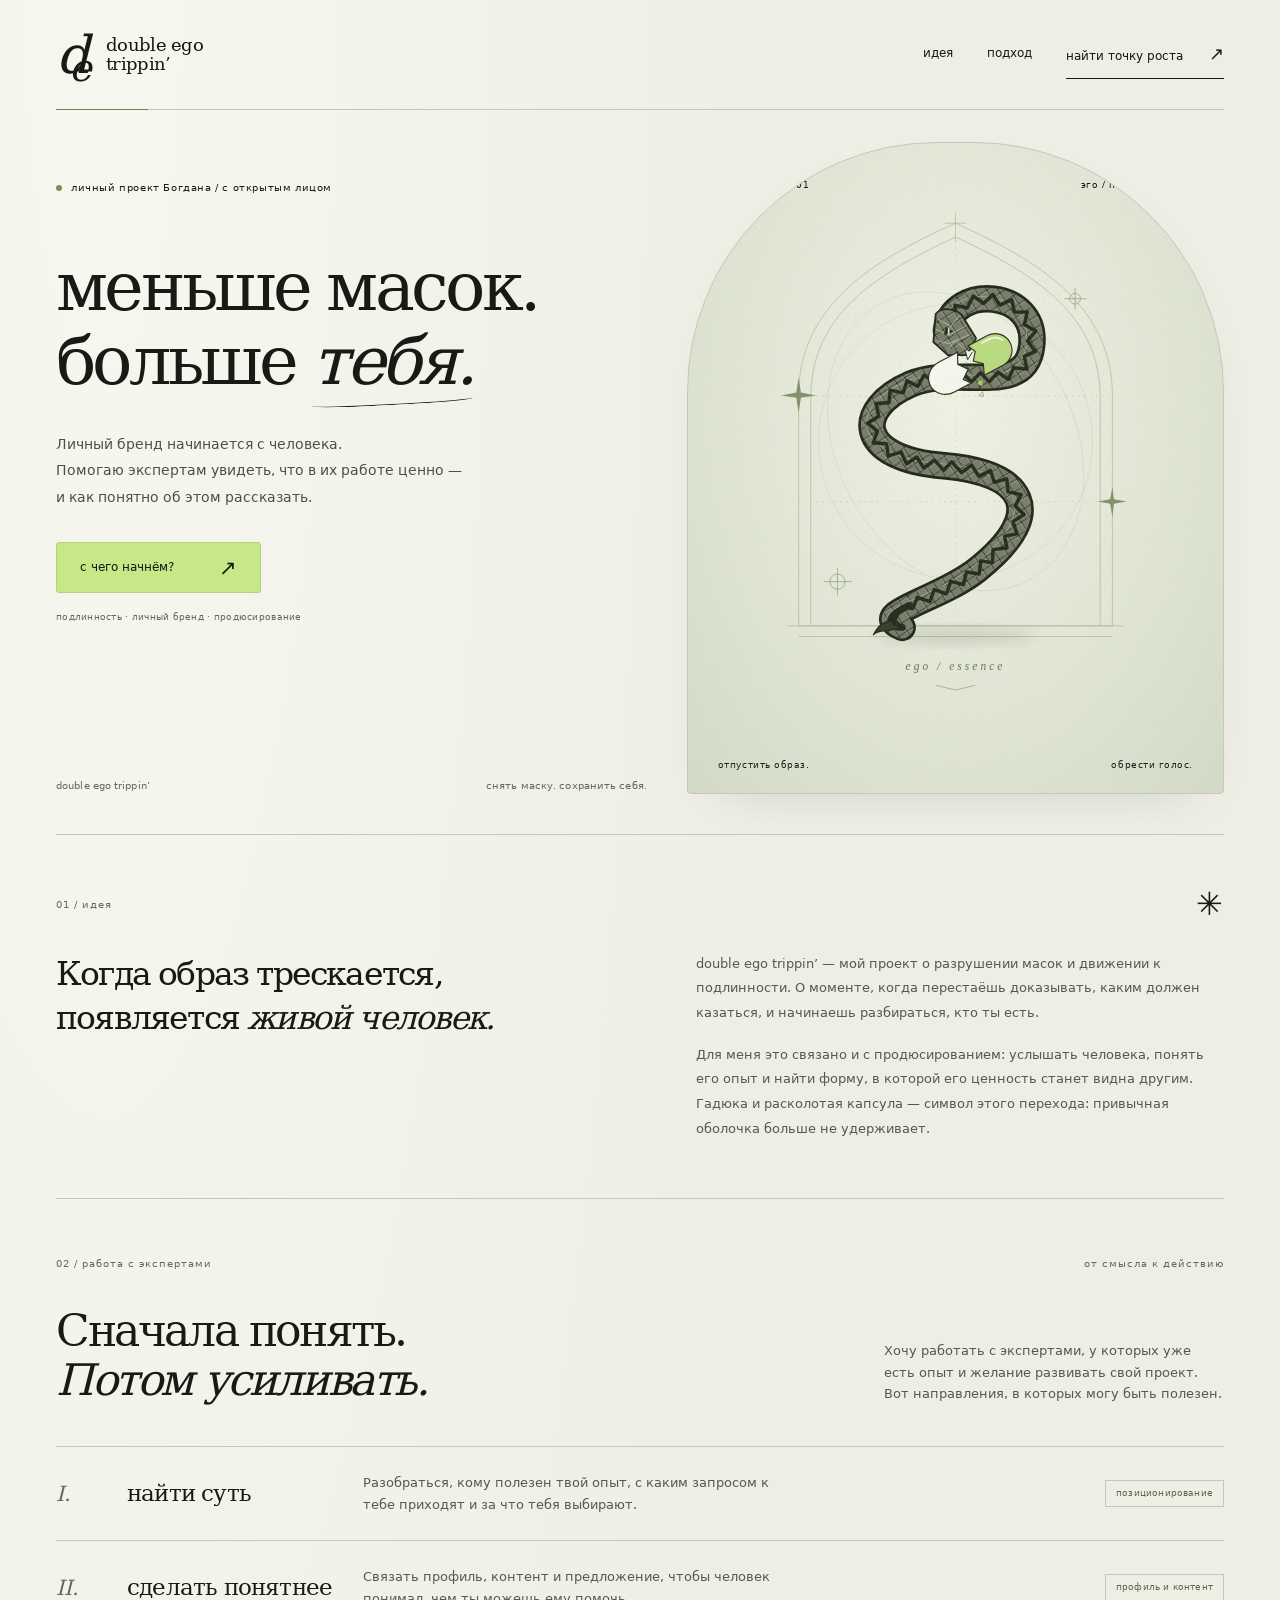
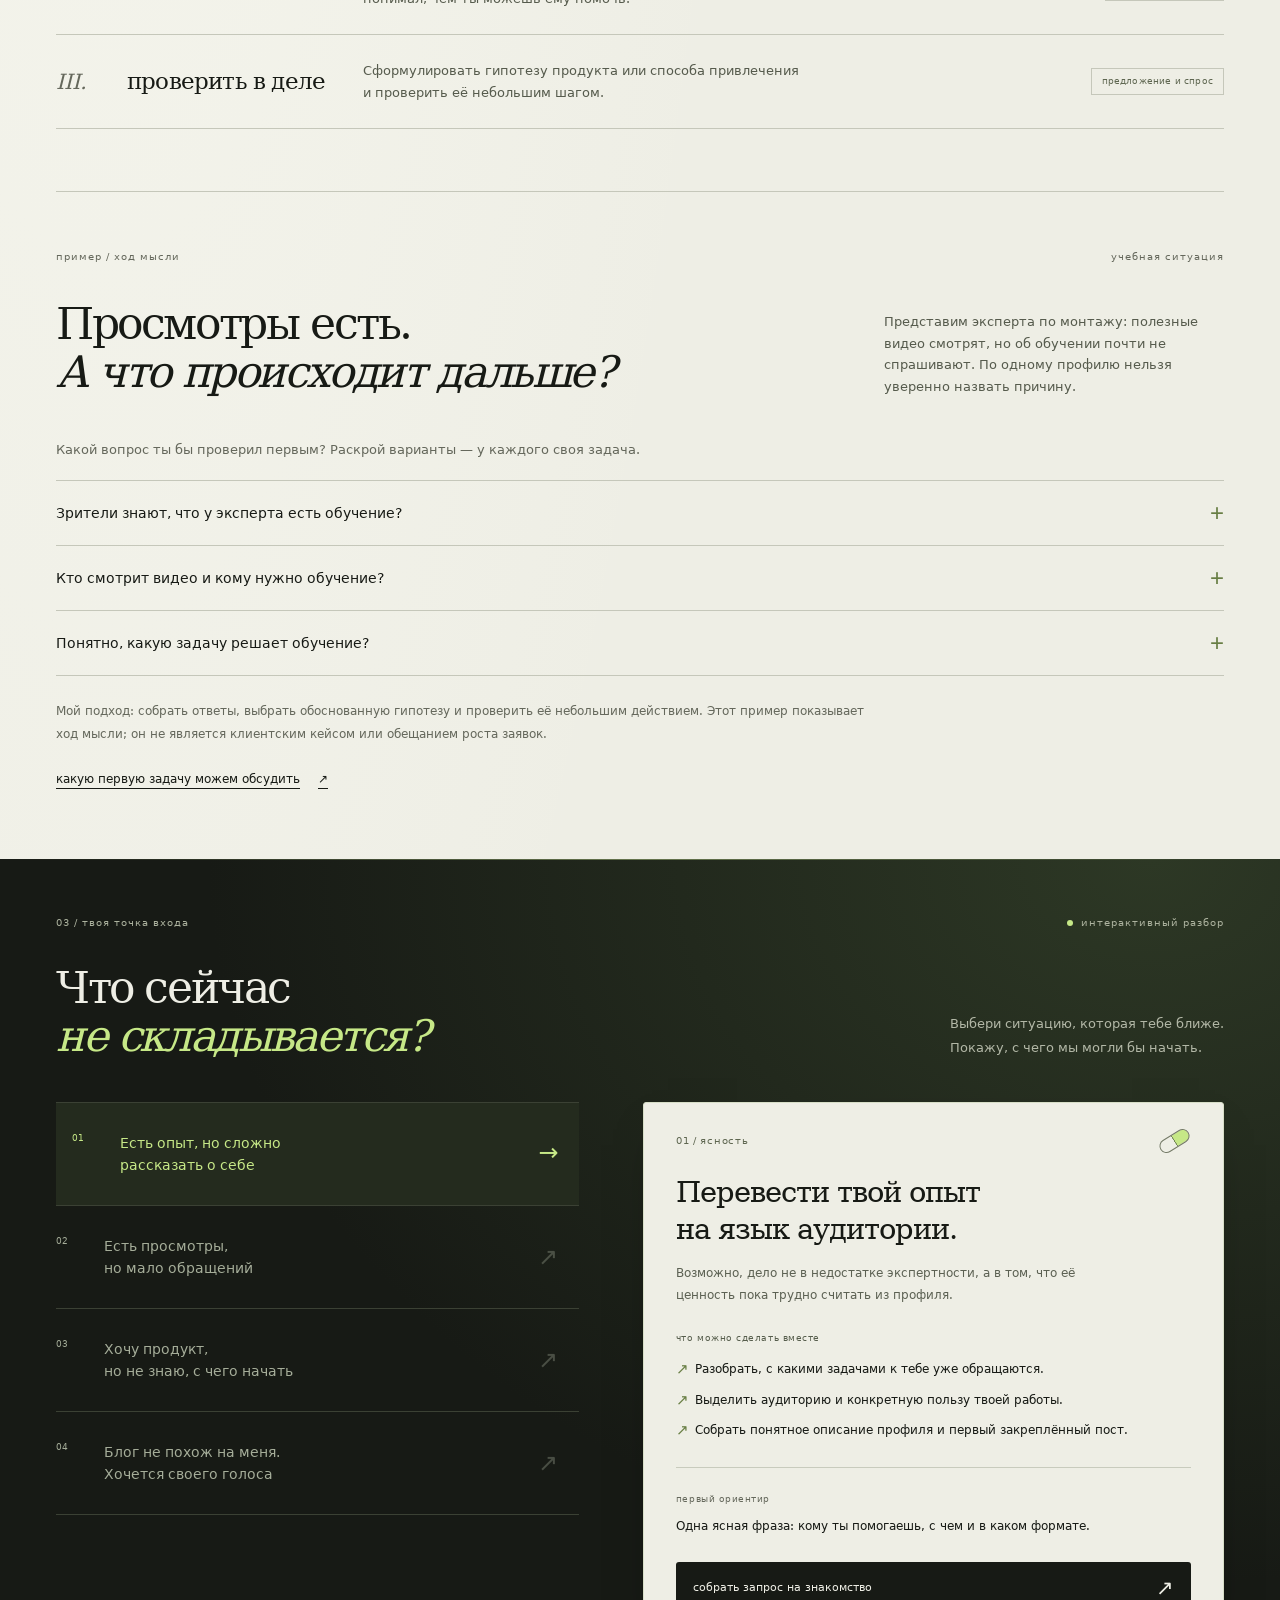
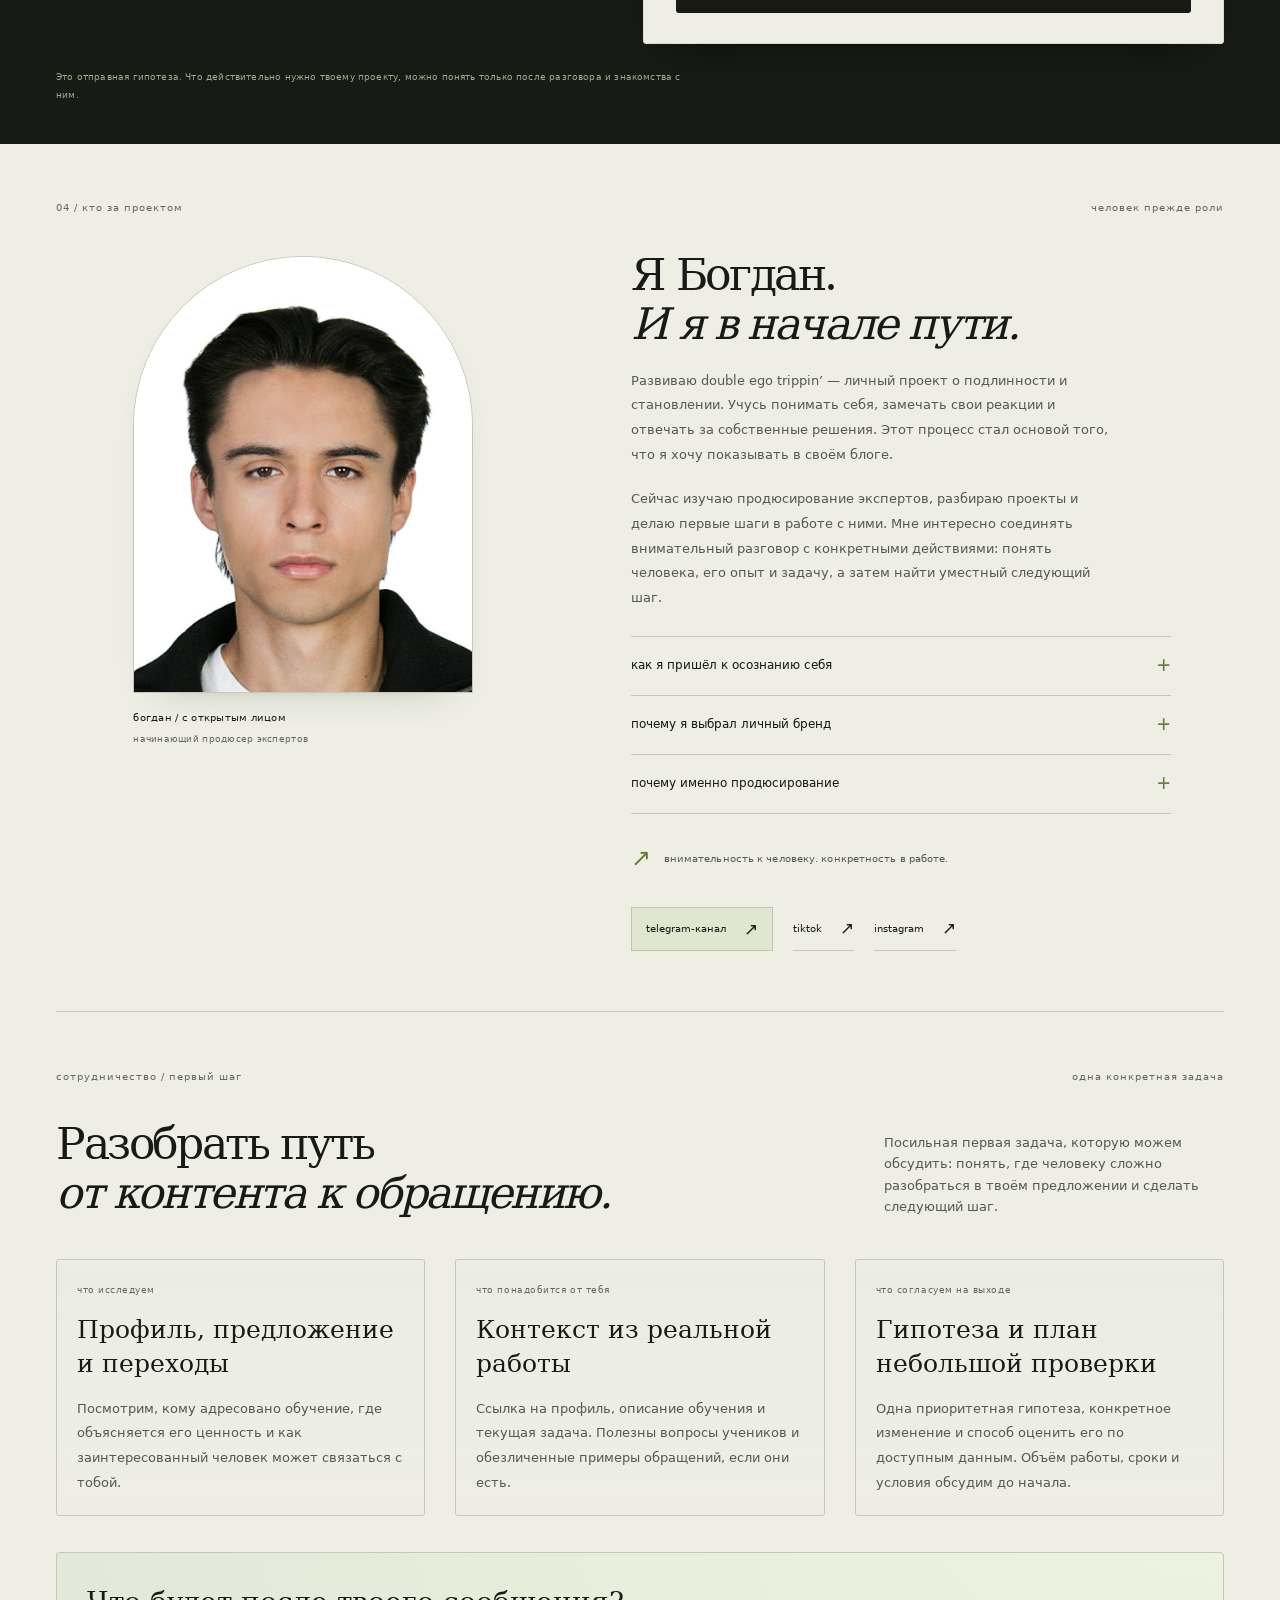
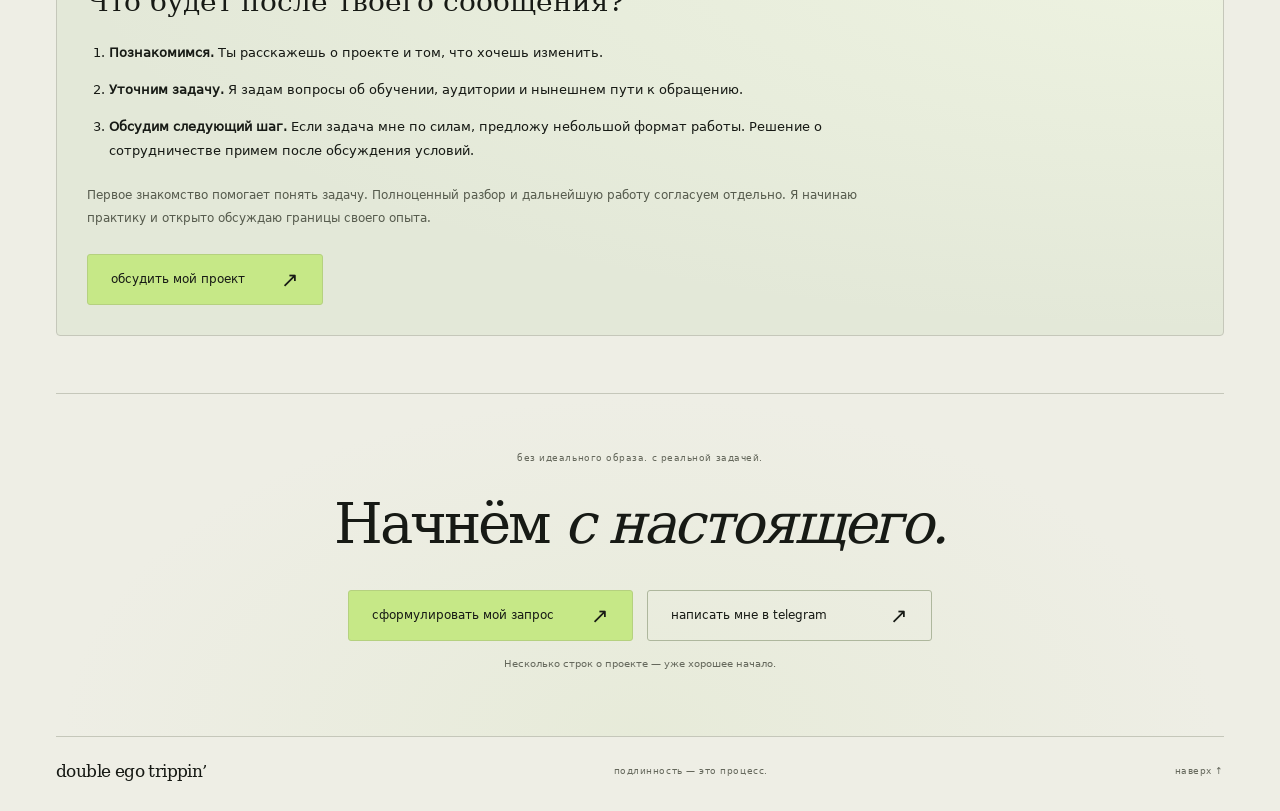
==== index.html @ f091142a "Add files via upload" ====
<!doctype html>
<html lang="ru">
<head>
  <meta charset="utf-8">
  <meta name="viewport" content="width=device-width,initial-scale=1">
  <meta name="theme-color" content="#151713">
  <meta name="description" content="double ego trippin’ — личный проект Богдана о подлинности, личном бренде и начале пути в продюсировании экспертов. Найди возможную точку роста своего проекта.">
  <meta name="robots" content="noindex,nofollow" data-deployment-note="replace with index,follow after final URL setup">
  <title>double ego trippin’ — Богдан | продюсирование экспертов</title>
  <link rel="icon" href="./favicon.svg" type="image/svg+xml">
  <link rel="stylesheet" href="./styles.css">
  <script src="./app.js" defer></script>
  <script src="./motion.js" defer></script>
</head>
<body>
  <a class="skip-link" href="#main">Перейти к содержанию</a>
  <header class="header wrap">
    <a class="wordmark" href="#top" aria-label="double ego trippin’ — в начало"><span class="brand-sign" aria-hidden="true">d<span>e</span></span><span>double ego<br>trippin’</span></a>
    <nav aria-label="Основная навигация">
      <a href="#idea">идея</a>
      <a href="#work">подход</a>
      <a href="#situation" class="nav-cta">найти точку роста <span aria-hidden="true">↗</span></a>
    </nav>
  </header>
  <main id="main">
    <section id="top" class="hero wrap" aria-labelledby="hero-title">
      <div class="hero-copy">
        <p class="eyebrow"><span class="status-dot"></span> личный проект Богдана / с открытым лицом</p>
        <h1 id="hero-title">меньше масок.<br>больше <em>тебя.</em></h1>
        <p class="hero-description">Личный бренд начинается с человека.<br>Помогаю экспертам увидеть, что в их работе ценно — и как понятно об этом рассказать.</p>
        <a class="button primary" href="#situation">с чего начнём? <span aria-hidden="true">↗</span></a>
        <p class="hero-note">подлинность · личный бренд · продюсирование</p>
        <div class="hero-bottom"><span>double ego trippin’</span><span>снять маску. сохранить себя.</span></div>
      </div>
      <figure class="hero-art">
        <div class="art-top"><span>фрагмент 001</span><span>эго / подлинность</span></div>
        <img src="./serpent.svg" width="600" height="680" alt="Гравюрная гадюка в форме буквы S разламывает бело-зелёную капсулу в готической арке.">
        <figcaption><span>отпустить образ.</span><span>обрести голос.</span></figcaption>
      </figure>
    </section>

    <section class="manifesto wrap section" id="idea" aria-labelledby="idea-title">
      <div class="section-mark"><span>01 / идея</span><span class="spark" aria-hidden="true">✳</span></div>
      <div class="manifesto-body">
        <h2 id="idea-title">Когда образ трескается,<br>появляется <em>живой человек.</em></h2>
        <div class="manifesto-text"><p>double ego trippin’ — мой проект о разрушении масок и движении к подлинности. О моменте, когда перестаёшь доказывать, каким должен казаться, и начинаешь разбираться, кто ты есть.</p><p>Для меня это связано и с продюсированием: услышать человека, понять его опыт и найти форму, в которой его ценность станет видна другим. Гадюка и расколотая капсула — символ этого перехода: привычная оболочка больше не удерживает.</p></div>
      </div>
    </section>

    <section class="work wrap section" id="work" aria-labelledby="work-title">
      <div class="section-mark"><span>02 / работа с экспертами</span><span>от смысла к действию</span></div>
      <div class="work-heading"><h2 id="work-title">Сначала понять.<br><em>Потом усиливать.</em></h2><p>Хочу работать с экспертами, у которых уже есть опыт и желание развивать свой проект. Вот направления, в которых могу быть полезен.</p></div>
      <div class="work-rows">
        <article><span class="roman">I.</span><h3>найти суть</h3><p>Разобраться, кому полезен твой опыт, с каким запросом к тебе приходят и за что тебя выбирают.</p><span class="work-tag">позиционирование</span></article>
        <article><span class="roman">II.</span><h3>сделать понятнее</h3><p>Связать профиль, контент и предложение, чтобы человек понимал, чем ты можешь ему помочь.</p><span class="work-tag">профиль и контент</span></article>
        <article><span class="roman">III.</span><h3>проверить в деле</h3><p>Сформулировать гипотезу продукта или способа привлечения и проверить её небольшим шагом.</p><span class="work-tag">предложение и спрос</span></article>
      </div>
    </section>

    <section class="practice wrap section" id="practice" aria-labelledby="practice-title">
      <div class="section-mark"><span>пример / ход мысли</span><span>учебная ситуация</span></div>
      <div class="work-heading"><h2 id="practice-title">Просмотры есть.<br><em>А что происходит дальше?</em></h2><p>Представим эксперта по монтажу: полезные видео смотрят, но об обучении почти не спрашивают. По одному профилю нельзя уверенно назвать причину.</p></div>
      <p class="practice-intro">Какой вопрос ты бы проверил первым? Раскрой варианты — у каждого своя задача.</p>
      <div class="practice-options">
        <details><summary>Зрители знают, что у эксперта есть обучение?</summary><div class="practice-answer"><p>Проверил бы, где и как объясняется предложение: в описании профиля, закреплённых материалах и самих видео. Человек может ценить полезный контент и даже не знать, что можно учиться у автора.</p><p><strong>Что выяснить:</strong> как выглядит путь от просмотра до знакомства с обучением и обращения.</p></div></details>
        <details><summary>Кто смотрит видео и кому нужно обучение?</summary><div class="practice-answer"><p>Посмотрел бы, какие вопросы задают зрители, и поговорил с потенциальными учениками. Развлекательный ролик может привлекать людей, которым обучение сейчас не нужно.</p><p><strong>Что выяснить:</strong> совпадают ли задачи зрителей с тем, чему эксперт готов обучать.</p></div></details>
        <details><summary>Понятно, какую задачу решает обучение?</summary><div class="practice-answer"><p>Попросил бы эксперта описать подходящего ученика, его исходные навыки, формат занятий и результат, за который он готов отвечать. Затем проверил бы, понятно ли это предложение потенциальному ученику.</p><p><strong>Что выяснить:</strong> хватает ли человеку конкретики, чтобы решить, подходит ли ему обучение.</p></div></details>
      </div>
      <p class="practice-takeaway">Мой подход: собрать ответы, выбрать обоснованную гипотезу и проверить её небольшим действием. Этот пример показывает ход мысли; он не является клиентским кейсом или обещанием роста заявок.</p>
      <a class="text-link" href="#first-step">какую первую задачу можем обсудить <span aria-hidden="true">↗</span></a>
    </section>

    <section class="situations" id="situation" aria-labelledby="situation-title">
      <div class="wrap situations-inner">
        <div class="section-mark"><span>03 / твоя точка входа</span><span class="light-dot"><span class="status-dot"></span> интерактивный разбор</span></div>
        <div class="situation-heading"><h2 id="situation-title">Что сейчас<br><em>не складывается?</em></h2><p>Выбери ситуацию, которая тебе ближе.<br>Покажу, с чего мы могли бы начать.</p></div>
        <div class="situation-grid">
          <div class="situation-choices" role="group" aria-label="Выбери свою ситуацию">
            <button class="situation-choice" data-situation="clarity" aria-pressed="true" aria-controls="recommendation"><span class="choice-num">01</span><span>Есть опыт, но сложно<br>рассказать о себе</span><span class="choice-arrow" aria-hidden="true">↗</span></button>
            <button class="situation-choice" data-situation="attention" aria-pressed="false" aria-controls="recommendation"><span class="choice-num">02</span><span>Есть просмотры,<br>но мало обращений</span><span class="choice-arrow" aria-hidden="true">↗</span></button>
            <button class="situation-choice" data-situation="product" aria-pressed="false" aria-controls="recommendation"><span class="choice-num">03</span><span>Хочу продукт,<br>но не знаю, с чего начать</span><span class="choice-arrow" aria-hidden="true">↗</span></button>
            <button class="situation-choice" data-situation="voice" aria-pressed="false" aria-controls="recommendation"><span class="choice-num">04</span><span>Блог не похож на меня.<br>Хочется своего голоса</span><span class="choice-arrow" aria-hidden="true">↗</span></button>
          </div>
          <div class="recommendation" id="recommendation" role="region" aria-label="Возможный первый шаг" aria-live="polite" aria-atomic="true">
            <div class="result-top"><span id="result-label">01 / ясность</span><span class="mini-capsule" aria-hidden="true"></span></div>
            <h3 id="result-title">Перевести твой опыт<br>на язык аудитории.</h3>
            <p id="result-description">Возможно, дело не в недостатке экспертности, а в том, что её ценность пока трудно считать из профиля.</p>
            <p class="result-subhead">что можно сделать вместе</p>
            <ul id="result-steps"><li>Разобрать, с какими задачами к тебе уже обращаются.</li><li>Выделить аудиторию и конкретную пользу твоей работы.</li><li>Собрать понятное описание профиля и первый закреплённый пост.</li></ul>
            <div class="result-outcome"><span>первый ориентир</span><p id="result-outcome">Одна ясная фраза: кому ты помогаешь, с чем и в каком формате.</p></div>
            <button class="button dark" id="result-cta">собрать запрос на знакомство <span aria-hidden="true">↗</span></button>
            <a class="back-to-choices" href="#situation">↑ выбрать другую ситуацию</a>
          </div>
        </div>
        <p class="hypothesis-note">Это отправная гипотеза. Что действительно нужно твоему проекту, можно понять только после разговора и знакомства с ним.</p>
        <noscript><p class="noscript-note">Для переключения ситуаций включи JavaScript. Выше показан один из возможных вариантов работы.</p></noscript>
      </div>
    </section>

    <section class="about wrap section" id="about" aria-labelledby="about-title">
      <div class="section-mark"><span>04 / кто за проектом</span><span>человек прежде роли</span></div>
      <div class="about-grid">
        <figure class="about-portrait">
          <div class="portrait-frame"><img src="./bogdan-portrait.jpg" width="827" height="1063" loading="lazy" decoding="async" alt="Богдан, автор проекта double ego trippin’"></div>
          <figcaption><span>богдан / с открытым лицом</span><span>начинающий продюсер экспертов</span></figcaption>
        </figure>
        <div class="about-copy">
          <h2 id="about-title">Я Богдан.<br><em>И я в начале пути.</em></h2>
          <p>Развиваю double ego trippin’ — личный проект о подлинности и становлении. Учусь понимать себя, замечать свои реакции и отвечать за собственные решения. Этот процесс стал основой того, что я хочу показывать в своём блоге.</p>
          <p>Сейчас изучаю продюсирование экспертов, разбираю проекты и делаю первые шаги в работе с ними. Мне интересно соединять внимательный разговор с конкретными действиями: понять человека, его опыт и задачу, а затем найти уместный следующий шаг.</p>
          <div class="personal-story" aria-label="Моя история и выбор направления">
            <details>
              <summary>как я пришёл к осознанию себя</summary>
              <div class="story-text"><p>Я начал больше разбираться в себе, когда заметил, как много места занимает желание соответствовать ожиданиям, что-то доказывать и выглядеть определённым образом. Появился вопрос: насколько этот образ совпадает с тем, как я поступаю и что для меня действительно важно?</p><p>Через самоанализ учусь замечать свои реакции, проверять выводы и брать ответственность за действия. Для меня подлинность начинается с готовности видеть свои противоречия и работать с ними. Из этого процесса вырос double ego trippin’: привычные маски трескаются, и я постепенно узнаю себя.</p></div>
            </details>
            <details>
              <summary>почему я выбрал личный бренд</summary>
              <div class="story-text"><p>Хочу, чтобы за моим контентом был виден человек: его принципы, решения, обучение и изменения. Личный бренд даёт мне возможность открыто показывать своё становление — пробовать, ошибаться, переосмысливать и делать следующий шаг.</p><p>Мне важно, чтобы доверие складывалось из того, что я говорю и делаю. Поэтому я начинаю с себя: учусь формулировать свои мысли, говорить от собственного лица и связывать идеи с реальными поступками.</p></div>
            </details>
            <details>
              <summary>почему именно продюсирование</summary>
              <div class="story-text"><p>В продюсировании меня привлекает сочетание общения, творчества и конкретной задачи: помочь эксперту сделать ценность его знаний понятной другим людям. Мне интересно вникать в проекты, задавать вопросы, искать связь между опытом человека, его аудиторией и предложением.</p><p>В этом направлении я хочу развивать самостоятельность и строить своё дело через полезную работу. Сейчас моя задача — учиться на реальных проектах: сначала понимать потребность, затем предлагать посильную помощь и проверять идеи на практике. Так я хочу выстраивать сотрудничество с экспертами.</p></div>
            </details>
          </div><p class="about-principle"><span aria-hidden="true">↗</span> внимательность к человеку. конкретность в работе.</p>
        <nav class="social-links" aria-label="Мои социальные сети">
          <a class="social-featured" href="https://t.me/double_ego_trippin" target="_blank" rel="noopener noreferrer" aria-label="Telegram-канал проекта double ego trippin’, откроется в новой вкладке">telegram-канал <span aria-hidden="true">↗</span></a>
          <a href="https://www.tiktok.com/@duble.ego.trippin" target="_blank" rel="noopener noreferrer" aria-label="Мой TikTok, откроется в новой вкладке">tiktok <span aria-hidden="true">↗</span></a>
          <a href="https://www.instagram.com/doubleegotrippin/" target="_blank" rel="noopener noreferrer" aria-label="Мой Instagram, откроется в новой вкладке">instagram <span aria-hidden="true">↗</span></a>
        </nav></div></div>
    </section>

    <section class="first-step wrap section" id="first-step" aria-labelledby="first-step-title">
      <div class="section-mark"><span>сотрудничество / первый шаг</span><span>одна конкретная задача</span></div>
      <div class="work-heading"><h2 id="first-step-title">Разобрать путь<br><em>от контента к обращению.</em></h2><p>Посильная первая задача, которую можем обсудить: понять, где человеку сложно разобраться в твоём предложении и сделать следующий шаг.</p></div>
      <div class="first-step-grid">
        <article><span class="eyebrow">что исследуем</span><h3>Профиль, предложение и переходы</h3><p>Посмотрим, кому адресовано обучение, где объясняется его ценность и как заинтересованный человек может связаться с тобой.</p></article>
        <article><span class="eyebrow">что понадобится от тебя</span><h3>Контекст из реальной работы</h3><p>Ссылка на профиль, описание обучения и текущая задача. Полезны вопросы учеников и обезличенные примеры обращений, если они есть.</p></article>
        <article><span class="eyebrow">что согласуем на выходе</span><h3>Гипотеза и план небольшой проверки</h3><p>Одна приоритетная гипотеза, конкретное изменение и способ оценить его по доступным данным. Объём работы, сроки и условия обсудим до начала.</p></article>
      </div>
      <div class="contact-process">
        <h3>Что будет после твоего сообщения?</h3>
        <ol><li><strong>Познакомимся.</strong> Ты расскажешь о проекте и том, что хочешь изменить.</li><li><strong>Уточним задачу.</strong> Я задам вопросы об обучении, аудитории и нынешнем пути к обращению.</li><li><strong>Обсудим следующий шаг.</strong> Если задача мне по силам, предложу небольшой формат работы. Решение о сотрудничестве примем после обсуждения условий.</li></ol>
        <p>Первое знакомство помогает понять задачу. Полноценный разбор и дальнейшую работу согласуем отдельно. Я начинаю практику и открыто обсуждаю границы своего опыта.</p>
        <a class="button primary" href="https://t.me/doublemanagerfree" target="_blank" rel="noopener noreferrer">обсудить мой проект <span aria-hidden="true">↗</span></a>
      </div>
    </section>

    <section class="closing wrap" aria-labelledby="closing-title"><p class="eyebrow">без идеального образа. с реальной задачей.</p><h2 id="closing-title">Начнём <em>с настоящего.</em></h2><div class="closing-actions"><button class="button primary" id="open-brief">сформулировать мой запрос <span aria-hidden="true">↗</span></button><a class="button contact-direct" href="https://t.me/doublemanagerfree" target="_blank" rel="noopener noreferrer" aria-label="Написать Богдану в личный Telegram, откроется в новой вкладке">написать мне в telegram <span aria-hidden="true">↗</span></a></div><p class="closing-note">Несколько строк о проекте — уже хорошее начало.</p></section>
  </main>
  <footer class="footer wrap"><a class="footer-brand" href="#top">double ego trippin’</a><span>подлинность — это процесс.</span><a href="#top" aria-label="Вернуться наверх">наверх ↑</a></footer>

  <dialog id="brief-dialog" aria-labelledby="brief-title">
    <div class="dialog-heading"><span class="eyebrow">первое знакомство</span><button class="icon-button" id="close-brief" aria-label="Закрыть окно">×</button></div>
    <h2 id="brief-title">Твой запрос.<br><em>Своими словами.</em></h2>
    <p class="dialog-intro">Собери короткое сообщение о своём проекте. Скопируй текст, открой мой личный Telegram и вставь его в диалог.</p>
    <form id="brief-form">
      <label for="brief-name">Как тебя зовут <span>необязательно</span></label><input id="brief-name" name="name" autocomplete="given-name" maxlength="80" placeholder="Твоё имя">
      <label for="brief-project">О чём твой проект? <span>обязательно</span></label><input id="brief-project" name="project" required maxlength="180" placeholder="Например, обучаю монтажу с нуля">
      <label for="brief-goal">Что хочется изменить? <span>необязательно</span></label><textarea id="brief-goal" name="goal" rows="2" maxlength="500" placeholder="Расскажи, что сейчас важнее всего"></textarea>
      <button class="button dark" type="submit">собрать сообщение <span aria-hidden="true">↗</span></button>
    </form>
    <div id="brief-result" hidden><label for="brief-text">Готово — текст можно отредактировать</label><textarea id="brief-text" rows="7" spellcheck="true"></textarea><div class="brief-actions"><button class="button dark" id="copy-brief">1. скопировать сообщение <span aria-hidden="true">↗</span></button><a class="button telegram-contact" id="telegram-contact" href="https://t.me/doublemanagerfree" target="_blank" rel="noopener noreferrer" aria-label="Открыть личный Telegram Богдана @doublemanagerfree в новой вкладке">2. открыть личный telegram <span aria-hidden="true">↗</span></a><button class="text-button" id="edit-brief">изменить ответы</button></div><p id="copy-status" role="status" aria-live="polite"></p></div>
    <p class="privacy-note">Это конструктор сообщения: данные не сохраняются на сервере и не отправляются автоматически.</p>
  </dialog>
</body>
</html>
---- styles.css ----
@font-face{font-family:Editorial;src:url('./editorial.woff') format('woff');font-style:normal;font-weight:400;font-display:swap}
@font-face{font-family:Human;src:url('./human.woff') format('woff');font-style:normal;font-weight:400;font-display:swap}
:root{--ink:#171a15;--paper:#eeeee5;--muted:#65685c;--green:#c6e887;--line:#c5c7ba;--serif:Editorial,Georgia,'Times New Roman',serif;--sans:Human,Arial,sans-serif}
*{box-sizing:border-box}html{scroll-behavior:smooth;scroll-padding-top:24px}body{margin:0;background:var(--paper);color:var(--ink);font-family:var(--sans);font-size:14px;line-height:1.65;-webkit-font-smoothing:antialiased}::selection{background:var(--green);color:var(--ink)}button,input,textarea{font:inherit}button,a{-webkit-tap-highlight-color:transparent}button{cursor:pointer}a{color:inherit;text-decoration:none}button:focus-visible,a:focus-visible,input:focus-visible,textarea:focus-visible{outline:2px solid #729a37;outline-offset:5px}h1,h2,h3,p,figure{margin:0}h1,h2,h3{font-weight:400}h1,h2{font-family:var(--serif);letter-spacing:-.055em;line-height:1.12}em{font-style:italic}button{border:0}.wrap{width:min(1248px,calc(100% - 112px));margin-inline:auto}.skip-link{position:fixed;left:15px;top:-100px;z-index:100;background:var(--green);padding:12px 20px}.skip-link:focus{top:10px}.header{height:110px;display:flex;justify-content:space-between;align-items:center;border-bottom:1px solid var(--line)}.wordmark{display:flex;align-items:center;gap:13px;font-family:var(--serif);line-height:1.05;font-size:18px;letter-spacing:-.04em}.wordmark i{font:8px var(--sans);vertical-align:top;margin-left:4px}.brand-sign{position:relative;font-size:52px;line-height:1;font-style:italic;letter-spacing:-.2em;padding-right:13px}.brand-sign span{display:inline-block;transform:translateY(8px);font-size:38px;margin-left:-10px}.header nav{display:flex;align-items:center;gap:34px;font-size:12px}.header nav>a{padding:9px 0;border-bottom:1px solid transparent}.header nav>a:hover{border-color:var(--ink)}.header nav .nav-cta{border-bottom:1px solid var(--ink)}.nav-cta span{margin-left:22px;font-size:18px}.hero{display:grid;grid-template-columns:1.1fr 1fr;padding-top:32px;padding-bottom:40px;gap:40px;min-height:724px}.hero-copy{display:flex;flex-direction:column;align-items:flex-start;padding-top:38px}.eyebrow,.section-mark,.art-top,.hero-art figcaption,.hero-note,.hero-bottom,.work-tag,.result-top,.result-subhead,.result-outcome>span,.hypothesis-note,.about-orbit,.footer,.privacy-note{font-size:10px;letter-spacing:.06em}.eyebrow{display:flex;align-items:center;gap:9px}.status-dot{display:inline-block;width:6px;height:6px;border-radius:50%;background:#78924b;flex-shrink:0}.hero h1{font-size:clamp(46px,5.2vw,74px);margin-top:53px;white-space:nowrap}.hero h1 em{position:relative}.hero h1 em:after{content:'';position:absolute;bottom:-5px;left:0;right:0;height:5px;border-bottom:1px solid var(--ink);border-radius:50%;transform:rotate(-3deg)}.hero-description{font-size:13px;line-height:1.9;max-width:410px;margin-top:32px;color:#4d5145}.button{min-height:51px;display:inline-flex;align-items:center;justify-content:space-between;gap:36px;padding:13px 23px;font-size:12px;line-height:1.4;transition:background .18s,transform .18s;border:1px solid transparent}.button:hover{transform:translateY(-2px)}.button span{font-family:Arial,sans-serif;font-size:21px;line-height:1}.primary{background:var(--green);color:var(--ink);border-color:#b5d17f}.primary:hover{background:#b9dc74}.hero .button{margin-top:32px;min-width:205px}.hero-note{font-size:9px;margin-top:17px;color:var(--muted);letter-spacing:.03em}.hero-bottom{align-self:stretch;display:flex;justify-content:space-between;color:var(--muted);margin-top:auto;padding-top:50px;letter-spacing:.01em}.hero-art{position:relative;background:#e3e5d8;border:1px solid var(--line);display:flex;flex-direction:column;align-items:center;overflow:hidden}.hero-art:after{content:'';pointer-events:none;position:absolute;inset:0;opacity:.11;background-image:url("data:image/svg+xml,%3Csvg viewBox='0 0 180 180' xmlns='http://www.w3.org/2000/svg'%3E%3Cfilter id='n'%3E%3CfeTurbulence type='fractalNoise' baseFrequency='.8' numOctaves='3' stitchTiles='stitch'/%3E%3C/filter%3E%3Crect width='100%25' height='100%25' opacity='.6' filter='url(%23n)'/%3E%3C/svg%3E")}.art-top{display:flex;justify-content:space-between;width:100%;padding:20px 24px 0;font-size:9px;z-index:1}.hero-art img{display:block;width:100%;height:auto;max-height:520px;object-fit:contain;margin:-1px 0 -10px}.hero-art figcaption{display:flex;justify-content:space-between;width:100%;padding:12px 24px 20px;margin-top:auto;font-size:9px}.section{padding-block:57px;border-top:1px solid var(--line);scroll-margin-top:24px}.section-mark{display:flex;justify-content:space-between;align-items:center;gap:16px;color:var(--muted);font-size:10px}.spark{font-size:32px;line-height:.8;color:var(--ink)}.manifesto-body{display:grid;grid-template-columns:1.1fr 1fr;gap:60px;padding-top:34px}.manifesto h2{font-size:clamp(26px,2.55vw,38px);line-height:1.35}.manifesto-text{display:grid;gap:17px;font-size:12px;color:#565b4d;line-height:1.9}.work{padding-bottom:62px}.work-heading{display:flex;align-items:flex-end;justify-content:space-between;gap:60px;margin-top:34px;margin-bottom:42px}.work-heading h2,.situation-heading h2,.about h2{font-size:clamp(34px,3.4vw,49px)}.work-heading>p{max-width:340px;color:#565b4d;font-size:12px}.work-rows{border-bottom:1px solid var(--line)}.work-rows article{display:grid;grid-template-columns:55px 220px 1fr 150px;gap:16px;align-items:center;border-top:1px solid var(--line);padding:25px 0}.roman{font:italic 21px var(--serif);color:var(--muted)}.work-rows h3{font-family:var(--serif);font-size:23px;letter-spacing:-.035em}.work-rows p{font-size:12px;color:#565b4d;max-width:440px}.work-tag{justify-self:end;font-size:9px;color:#5e6650;border:1px solid var(--line);padding:5px 10px;white-space:nowrap;letter-spacing:.02em}.situations{background:var(--ink);color:var(--paper);padding-block:56px 40px;scroll-margin-top:0}.situations .section-mark{color:#adb39f}.light-dot{display:flex;align-items:center;gap:8px}.light-dot .status-dot{background:var(--green)}.situation-heading{display:flex;justify-content:space-between;align-items:flex-end;gap:50px;margin-top:32px;margin-bottom:41px}.situation-heading h2 em{color:var(--green)}.situation-heading>p{font-size:12px;color:#b2b7a6;line-height:1.9;max-width:320px}.situation-grid{display:grid;grid-template-columns:.9fr 1fr;gap:64px;align-items:start}.situation-choices{border-top:1px solid #3b4134}.situation-choice{background:transparent;display:grid;grid-template-columns:33px 1fr 25px;align-items:center;gap:15px;width:100%;padding:23px 16px 23px 0;text-align:left;border-bottom:1px solid #3b4134;color:#a5ad99;min-height:103px;font-size:13px;line-height:1.6;transition:background .18s,color .18s,padding .18s}.choice-num{font-size:9px;letter-spacing:.05em;align-self:start;padding-top:5px}.choice-arrow{font:24px Arial,sans-serif;opacity:.35;transition:transform .2s}.situation-choice[aria-pressed=true]{color:var(--green);background:#242b1e;padding-left:16px}.situation-choice[aria-pressed=true] .choice-arrow{opacity:1;transform:rotate(45deg)}.situation-choice:hover{color:var(--green);background:#242b1e}.situation-choice:focus-visible{outline-color:var(--green);outline-offset:-3px}.recommendation{position:relative;background:var(--paper);padding:30px 32px;color:var(--ink);min-height:460px}.result-top{display:flex;justify-content:space-between;align-items:center;color:#5e6650;letter-spacing:.07em}.mini-capsule{width:33px;height:14px;border:1px solid #757b68;border-radius:30px;background:linear-gradient(90deg,var(--paper) 48%,#758957 49%,#758957 51%,var(--green) 52%);transform:rotate(-32deg)}.recommendation h3{font:29px/1.25 var(--serif);letter-spacing:-.035em;margin-top:25px;max-width:400px}.recommendation>p:not(.result-subhead){color:#5c6153;font-size:12px;line-height:1.8;margin-top:16px;max-width:420px}.result-subhead{margin-top:25px;color:#565d4c;font-size:9px}.recommendation ul{padding:0;margin:13px 0 0;list-style:none;font-size:11px;line-height:1.8}.recommendation li{position:relative;padding-left:19px;margin-top:9px}.recommendation li:before{content:'↗';position:absolute;left:0;color:#687e44;font:15px Arial,sans-serif;top:1px}.result-outcome{margin-top:25px;padding-top:18px;border-top:1px solid #c8cbbd}.result-outcome>span{font-size:9px;color:var(--muted)}.result-outcome>p{font-size:11px;line-height:1.8;margin-top:7px}.dark{background:var(--ink);color:var(--paper)}.dark:hover{background:#333c29}.recommendation .button{width:100%;margin-top:25px;font-size:11px;gap:10px;padding-inline:16px}.hypothesis-note{color:#a0a991;max-width:630px;margin-top:25px;font-size:9px;line-height:1.9;letter-spacing:.02em}.noscript-note{margin-top:20px;color:var(--green)}.about{padding-block:56px 60px;border-top:0}.about-grid{display:grid;grid-template-columns:1fr 1.2fr;gap:80px;margin-top:35px;align-items:center}.about-symbol{position:relative;display:grid;place-items:center;width:240px;height:240px;justify-self:center;border:1px solid #bfc3b0;border-radius:50% 50% 0 0;background:#e5e7da}.about-symbol>span:first-child{font:italic 115px/1 var(--serif);letter-spacing:-.08em;transform:translateY(-12px);color:#454d38}.about-orbit{position:absolute;bottom:23px;font-size:8px;letter-spacing:.05em}.about-copy>p{font-size:12px;color:#565b4d;line-height:1.9;margin-top:20px;max-width:490px}.about-copy .about-principle{font-size:10px;letter-spacing:.01em;margin-top:22px;display:flex;align-items:center;gap:13px}.about-principle span{font-size:24px;color:#637e36}.closing{text-align:center;padding-block:57px 64px;border-top:1px solid var(--line)}.closing .eyebrow{display:block;font-size:9px;color:var(--muted)}.closing h2{font-size:clamp(35px,4.4vw,62px);margin-top:22px;line-height:1.3}.closing .button{margin-top:29px;min-width:285px}.closing-note{font-size:10px;color:var(--muted);margin-top:15px}.footer{padding-block:24px 30px;display:flex;align-items:center;justify-content:space-between;border-top:1px solid var(--line);font-size:9px;color:var(--muted)}.footer-brand{font:17px var(--serif);letter-spacing:-.035em;color:var(--ink)}.footer a:hover{text-decoration:underline}dialog{width:min(540px,calc(100% - 32px));border:1px solid #c1c5b4;background:var(--paper);color:var(--ink);padding:27px 32px 22px;max-height:calc(100dvh - 32px);overflow-y:auto;overscroll-behavior:contain}dialog::backdrop{background:rgb(12 16 9 / .75);backdrop-filter:blur(4px)}body.modal-open{overflow:hidden}.dialog-heading{display:flex;align-items:center;justify-content:space-between}.dialog-heading .eyebrow{font-size:9px;color:var(--muted)}.icon-button{background:transparent;color:var(--ink);width:44px;height:44px;font-size:29px;margin-right:-12px}.icon-button:hover{background:#dde1d0}dialog h2{font-size:34px;line-height:1.25;margin-top:15px}.dialog-intro{color:var(--muted);font-size:11px;line-height:1.85;margin-top:15px}form{margin-top:24px}label{display:block;font-size:10px;line-height:1.6;margin-bottom:7px}label span{color:var(--muted);font-size:9px;float:right}input,textarea{border:1px solid #b4baa7;background:#f6f6ee;color:var(--ink);border-radius:0;padding:12px;width:100%;font-size:12px;line-height:1.6;display:block;margin-bottom:17px}textarea{resize:vertical}input::placeholder,textarea::placeholder{color:#767e68}form .button{width:100%;margin-top:3px}#brief-result{margin-top:25px}.brief-actions{display:flex;gap:18px;align-items:center}.brief-actions .button{flex:1;gap:12px;padding-inline:15px;font-size:11px}.text-button{color:var(--muted);background:transparent;font-size:10px;text-decoration:underline;text-underline-offset:4px;padding:12px 0}#copy-status{min-height:22px;font-size:10px;color:#435b26;margin-top:12px}.privacy-note{font-size:9px;letter-spacing:0;color:var(--muted);line-height:1.8;border-top:1px solid var(--line);margin-top:21px;padding-top:15px}[hidden]{display:none!important}
@media(min-width:1500px){.hero{min-height:755px}.hero h1{font-size:76px}.hero-art img{max-height:575px}.hero-copy{padding-top:45px}}
@media(max-width:1100px){.wrap{width:calc(100% - 72px)}.hero{gap:26px;min-height:630px}.hero h1{font-size:5.4vw}.hero-copy{padding-top:25px}.hero h1{margin-top:40px}.hero-description{font-size:12px}.hero-art img{margin-top:20px}.hero-note{font-size:8px}.hero-bottom{font-size:8px;gap:10px}.manifesto-body{gap:35px}.work-rows article{grid-template-columns:40px 185px 1fr}.work-tag{display:none}.situation-grid{gap:36px}.recommendation{padding:26px}.recommendation h3{font-size:26px}.about-grid{gap:50px}}
@media(max-width:760px){html{scroll-padding-top:15px}.wrap{width:calc(100% - 40px)}.header{height:88px}.wordmark{font-size:15px;gap:10px}.brand-sign{font-size:43px}.brand-sign span{font-size:32px}.header nav{gap:22px}.header nav>a:not(.nav-cta){display:none}.header nav .nav-cta{font-size:10px}.nav-cta span{margin-left:14px;font-size:17px}.hero{grid-template-columns:1fr;gap:28px;padding-top:30px;padding-bottom:32px;min-height:0}.hero-copy{padding-top:0}.eyebrow{font-size:8px;letter-spacing:.02em}.hero h1{font-size:clamp(35px,8.8vw,65px);margin-top:32px;line-height:1.18;letter-spacing:-.06em}.hero-description{font-size:12px;margin-top:24px;line-height:1.9;max-width:420px}.hero .button{margin-top:26px;min-width:218px}.hero-note{font-size:8px;margin-top:14px}.hero-bottom{display:none}.hero-art{max-height:460px}.hero-art img{width:100%;height:365px;max-height:none;object-fit:contain;margin:-12px 0 -10px}.art-top{padding:17px 19px 0;font-size:8px}.hero-art figcaption{padding:0 19px 16px;font-size:8px}.section{padding-block:36px}.section-mark{font-size:8px;letter-spacing:.04em}.section-mark>span:last-child:not(.spark){font-size:8px}.spark{font-size:26px}.manifesto-body{grid-template-columns:1fr;gap:24px;padding-top:25px}.manifesto h2{font-size:clamp(25px,5.8vw,36px);line-height:1.4}.manifesto-text{gap:15px;font-size:11px}.work-heading{display:block;margin-top:25px;margin-bottom:29px}.work-heading h2,.situation-heading h2,.about h2{font-size:35px;line-height:1.2}.work-heading>p{margin-top:20px;font-size:11px;max-width:400px}.work-rows article{grid-template-columns:30px 1fr;gap:12px;padding-block:21px}.work-rows h3{font-size:23px}.work-rows p{grid-column:2;font-size:11px;max-width:490px}.roman{font-size:19px}.situations{padding-block:36px 30px}.situation-heading{display:block;margin-top:25px;margin-bottom:25px}.situation-heading>p{margin-top:20px;font-size:11px}.situation-grid{grid-template-columns:1fr;gap:26px}.situation-choice{min-height:82px;padding:17px 14px 17px 0;font-size:12px;grid-template-columns:24px 1fr 22px;gap:14px}.choice-num{font-size:8px}.situation-choice[aria-pressed=true]{padding-left:14px}.recommendation{padding:25px;min-height:0}.recommendation h3{font-size:28px;margin-top:23px}.recommendation>p:not(.result-subhead){font-size:11px}.result-subhead{font-size:8px}.recommendation ul{font-size:11px}.recommendation .button{min-height:51px}.hypothesis-note{font-size:8px;max-width:none;margin-top:20px}.about-grid{grid-template-columns:1fr;gap:26px;margin-top:28px}.about-symbol{width:180px;height:170px;justify-self:start}.about-symbol>span:first-child{font-size:85px}.about-orbit{font-size:7px;bottom:17px}.about-copy>p{font-size:11px;margin-top:18px}.about-copy .about-principle{font-size:9px}.closing{padding-block:38px 43px}.closing h2{font-size:clamp(30px,6.7vw,48px);margin-top:18px}.closing .eyebrow{font-size:7px}.closing .button{min-width:0;width:min(320px,100%);margin-top:25px;gap:15px;font-size:11px}.closing-note{font-size:9px}.footer{display:grid;grid-template-columns:1fr auto;gap:17px;padding-block:22px;font-size:8px}.footer-brand{font-size:15px}.footer>span{grid-row:2}.footer>a:last-child{grid-column:2;grid-row:1}.light-dot{gap:6px}.button{min-height:50px}.dialog-intro{font-size:11px}dialog{padding:19px 21px}dialog h2{font-size:30px}input,textarea{font-size:16px}label span{font-size:8px}.brief-actions{gap:14px;flex-wrap:wrap}.brief-actions .button{flex-basis:100%}.text-button{padding-block:6px}#copy-status{margin-top:8px}.privacy-note{font-size:8px}}
@media(max-width:360px){.wrap{width:calc(100% - 32px)}.wordmark{font-size:13px;gap:8px}.brand-sign{font-size:37px}.brand-sign span{font-size:28px}.header nav .nav-cta{font-size:9px}.nav-cta span{margin-left:7px}.hero h1{font-size:8.55vw}.hero-description br{display:none}.recommendation{padding:21px}.recommendation h3{font-size:25px}.section-mark{font-size:7px}.section-mark>span:last-child:not(.spark){font-size:7px}.work-heading h2,.situation-heading h2,.about h2{font-size:31px}}
@media(prefers-reduced-motion:reduce){html{scroll-behavior:auto}*,*:before,*:after{transition:none!important;animation:none!important}}

/* Comfortable reading sizes, including small screens. */
.hero-description{font-size:14px}.manifesto-text,.work-heading>p,.work-rows p,.situation-heading>p,.about-copy>p{font-size:13px}.situation-choice{font-size:14px}.recommendation>p:not(.result-subhead),.recommendation ul,.result-outcome>p{font-size:12px}.dialog-intro{font-size:12px}
@media(max-width:760px){.hero-description,.manifesto-text,.work-heading>p,.work-rows p,.situation-heading>p,.about-copy>p{font-size:13px}.situation-choice{font-size:13px}.recommendation>p:not(.result-subhead),.recommendation ul,.result-outcome>p{font-size:12px}}
.back-to-choices{display:none;font-size:10px;text-decoration:underline;text-underline-offset:4px;color:var(--muted);margin-top:17px;padding-block:6px}#recommendation{scroll-margin-top:20px}@media(max-width:760px){.back-to-choices{display:inline-block}}
/* Social destinations and a clear handoff to the owner's personal Telegram. */
.social-links{display:flex;flex-wrap:wrap;gap:12px 20px;align-items:center;margin-top:26px;font-size:10px}.social-links a{display:inline-flex;align-items:center;gap:18px;min-height:44px;border-bottom:1px solid var(--line)}.social-links a:hover{border-color:var(--ink)}.social-links a span{font:17px Arial,sans-serif}.social-links .social-featured{background:#e0e6d0;border:1px solid #bdc9a6;padding:10px 14px}.social-links .social-featured:hover{background:#d5dfbf;border-color:#92a572}.closing-actions{display:flex;flex-wrap:wrap;align-items:center;justify-content:center;gap:14px;margin-top:29px}.closing-actions .button{margin-top:0}.contact-direct{border-color:#aeb79d;background:transparent}.contact-direct:hover{background:#e0e6d0}.brief-actions{display:grid;grid-template-columns:1fr;gap:10px;align-items:stretch}.brief-actions .button{width:100%;min-height:49px}.telegram-contact{background:var(--green);color:var(--ink);border-color:#b5d17f}.telegram-contact:hover{background:#b9dc74}.brief-actions .text-button{justify-self:start;padding-block:8px;font-size:11px}
@media(max-width:760px){.social-links{gap:10px 16px;margin-top:23px}.social-links a{font-size:11px;min-height:44px}.closing-actions{display:grid;grid-template-columns:1fr;gap:12px;margin-top:25px;width:min(340px,100%);margin-inline:auto}.closing-actions .button{width:100%;min-width:0;margin-top:0}.brief-actions .button{font-size:11px;padding-inline:14px}.brief-actions .text-button{font-size:10px}}
/* Owner portrait and an expandable personal story. */
.about-grid{align-items:start}.about-portrait{width:min(340px,100%);justify-self:center;margin:5px 0 0}.portrait-frame{aspect-ratio:827/1063;overflow:hidden;border:1px solid var(--line);border-radius:180px 180px 0 0;background:#fff}.portrait-frame img{display:block;width:100%;height:100%;object-fit:cover}.about-portrait figcaption{display:flex;flex-direction:column;gap:5px;padding-top:17px;font-size:9px;letter-spacing:.03em;color:var(--muted)}.about-portrait figcaption span:first-child{font-size:10px;color:var(--ink)}.personal-story{margin-top:25px;border-top:1px solid var(--line);max-width:540px}.personal-story details{border-bottom:1px solid var(--line)}.personal-story summary{cursor:pointer;list-style:none;display:flex;align-items:center;justify-content:space-between;gap:18px;min-height:58px;padding-block:15px;font-size:12px;line-height:1.6}.personal-story summary::-webkit-details-marker{display:none}.personal-story summary:after{content:'+';font:23px/1 Arial,sans-serif;color:#687e44;flex-shrink:0}.personal-story details[open]>summary:after{content:'−'}.personal-story summary:hover{color:#587438}.personal-story summary:focus-visible{outline:2px solid #729a37;outline-offset:3px}.story-text{padding-bottom:22px}.story-text p{font-size:12px;line-height:1.9;color:#565b4d;max-width:490px}.story-text p+p{margin-top:14px}
@media(max-width:760px){.about-portrait{width:min(260px,100%);justify-self:start;margin:0}.portrait-frame{border-radius:140px 140px 0 0}.about-portrait figcaption{padding-top:13px;font-size:8px}.about-portrait figcaption span:first-child{font-size:9px}.personal-story{margin-top:23px;max-width:none}.personal-story summary{font-size:12px;min-height:58px;gap:15px}.story-text p{font-size:13px}.story-text{padding-bottom:20px}}

/* A transparent practice example and a bounded first collaboration. */
.practice-intro{font-size:13px;color:var(--muted);margin-bottom:20px}.practice-options{border-top:1px solid var(--line)}.practice-options details{border-bottom:1px solid var(--line)}.practice-options summary{cursor:pointer;min-height:64px;padding:18px 0;display:flex;justify-content:space-between;align-items:center;gap:20px;list-style:none;font-size:14px;line-height:1.6}.practice-options summary::-webkit-details-marker{display:none}.practice-options summary:after{content:'+';font:24px Arial,sans-serif;color:#687e44;flex-shrink:0}.practice-options details[open] summary:after{content:'−'}.practice-options summary:hover{color:#587438}.practice-options summary:focus-visible{outline:2px solid #729a37;outline-offset:3px}.practice-answer{padding-bottom:24px;max-width:760px;font-size:13px;color:#565b4d;line-height:1.9}.practice-answer p+p{margin-top:12px}.practice-takeaway{margin-top:24px;max-width:820px;font-size:12px;line-height:1.9;color:var(--muted)}.text-link{display:inline-flex;align-items:center;gap:18px;min-height:44px;font-size:12px;text-decoration:underline;text-underline-offset:5px;margin-top:12px}.first-step-grid{display:grid;grid-template-columns:repeat(3,minmax(0,1fr));gap:30px}.first-step-grid article{border-top:1px solid var(--line);padding-top:23px}.first-step-grid .eyebrow{color:var(--muted);font-size:9px}.first-step-grid h3{font:25px/1.35 var(--serif);margin-top:15px}.first-step-grid p{font-size:13px;color:#565b4d;margin-top:16px;line-height:1.9}.contact-process{margin-top:36px;padding:30px;background:#e3e8d8;border:1px solid var(--line)}.contact-process h3{font:28px/1.35 var(--serif)}.contact-process ol{padding-left:22px;max-width:850px;margin:20px 0;font-size:13px;line-height:1.9}.contact-process li+li{margin-top:12px}.contact-process>p{font-size:12px;color:#565b4d;line-height:1.9;max-width:820px}.contact-process .button{margin-top:24px}@media(max-width:760px){.first-step-grid{grid-template-columns:1fr;gap:24px}.first-step-grid h3{font-size:24px}.contact-process{padding:22px;margin-top:28px}.contact-process h3{font-size:25px}.practice-options summary{font-size:13px;gap:15px}.contact-process .button{width:100%;gap:12px}.practice .work-heading h2,.first-step .work-heading h2{font-size:clamp(29px,7.8vw,35px)}}

/* Quiet gothic depth, fine borders and restrained motion. */
body{background:radial-gradient(ellipse at 8% 0%,#f7f7ef 0,transparent 42%),var(--paper)}.header{position:relative}.header:after{content:'';position:absolute;bottom:-1px;left:0;width:92px;height:1px;background:#70824e}.brand-sign{transition:color .3s ease}.wordmark:hover .brand-sign{color:#71874d}.hero-art{border-radius:250px 250px 4px 4px;background:radial-gradient(ellipse at 50% 40%,#f0f2e4 0,#dfe4d2 65%,#d3dbc6 100%);box-shadow:0 20px 55px -36px #45533555}.art-top{padding-top:35px;padding-inline:45px}.hero-art figcaption{padding-inline:30px}.hero-art img{transition:transform .8s cubic-bezier(.2,.65,.3,1)}.section-mark{letter-spacing:.1em}.work-rows article{transition:background .25s ease}.work-rows article:hover{background:#e5e8db}.situations{background:radial-gradient(ellipse at 90% 0,#2d3825 0,transparent 58%),var(--ink);position:relative}.situations:before{content:'';position:absolute;top:0;left:0;right:0;height:1px;background:linear-gradient(90deg,transparent,#a1b87888,transparent)}.recommendation{border:1px solid #d7dec7;border-radius:3px;box-shadow:0 18px 45px -25px #0009}.button{position:relative;border-radius:3px;transition:background .25s ease,transform .25s ease,box-shadow .25s ease}.button:hover{box-shadow:0 8px 18px -12px #24351b88}.button:active{transform:translateY(0) scale(.985)}.button span{transition:transform .25s ease}.button:hover span{transform:translate(2px,-2px)}.situation-choice{transition:background .3s ease,color .3s ease,padding .3s ease}.portrait-frame{box-shadow:0 18px 40px -30px #44523577}.practice-options summary,.personal-story summary{transition:color .25s ease,background .25s ease}.practice-options summary:after,.personal-story summary:after{transition:transform .3s ease}.practice-options details[open] summary:after,.personal-story details[open] summary:after{transform:rotate(180deg)}.first-step-grid article{background:linear-gradient(180deg,#e7ebdf66,transparent);padding:23px 20px 20px;border:1px solid var(--line);border-radius:3px;transition:border-color .3s ease,box-shadow .3s ease}.contact-process{background:radial-gradient(ellipse at 100% 0,#eef3e1,transparent 70%),#e3e8d8;border-radius:4px;position:relative}.closing{background:radial-gradient(ellipse at 50% 100%,#dce6c766,transparent 70%)}.social-links a{transition:background .25s ease,border-color .25s ease}.footer a{transition:color .25s ease}dialog{border-radius:6px;box-shadow:0 24px 90px #0004}dialog::backdrop{animation:backdrop-in .25s ease-out}@keyframes backdrop-in{from{background:rgb(12 16 9 / 0)}to{background:rgb(12 16 9 / .75)}}
@supports(interpolate-size:allow-keywords){details{interpolate-size:allow-keywords}details::details-content{block-size:0;overflow:hidden;transition:block-size .3s ease,content-visibility .3s allow-discrete}details[open]::details-content{block-size:auto}}
@media(hover:hover) and (pointer:fine){.hero-art:hover img{transform:scale(1.025)}.first-step-grid article:hover{border-color:#90a66e;box-shadow:0 12px 25px -22px #42533077}}
@media(max-width:760px){.hero-art{border-radius:180px 180px 3px 3px}.art-top{padding-top:25px;padding-inline:28px}.hero-art figcaption{padding-inline:22px}.first-step-grid article{padding:22px}.contact-process{padding:22px}}
@media(prefers-reduced-motion:reduce){html{scroll-behavior:auto}*,*:before,*:after{transition:none!important;animation:none!important}}
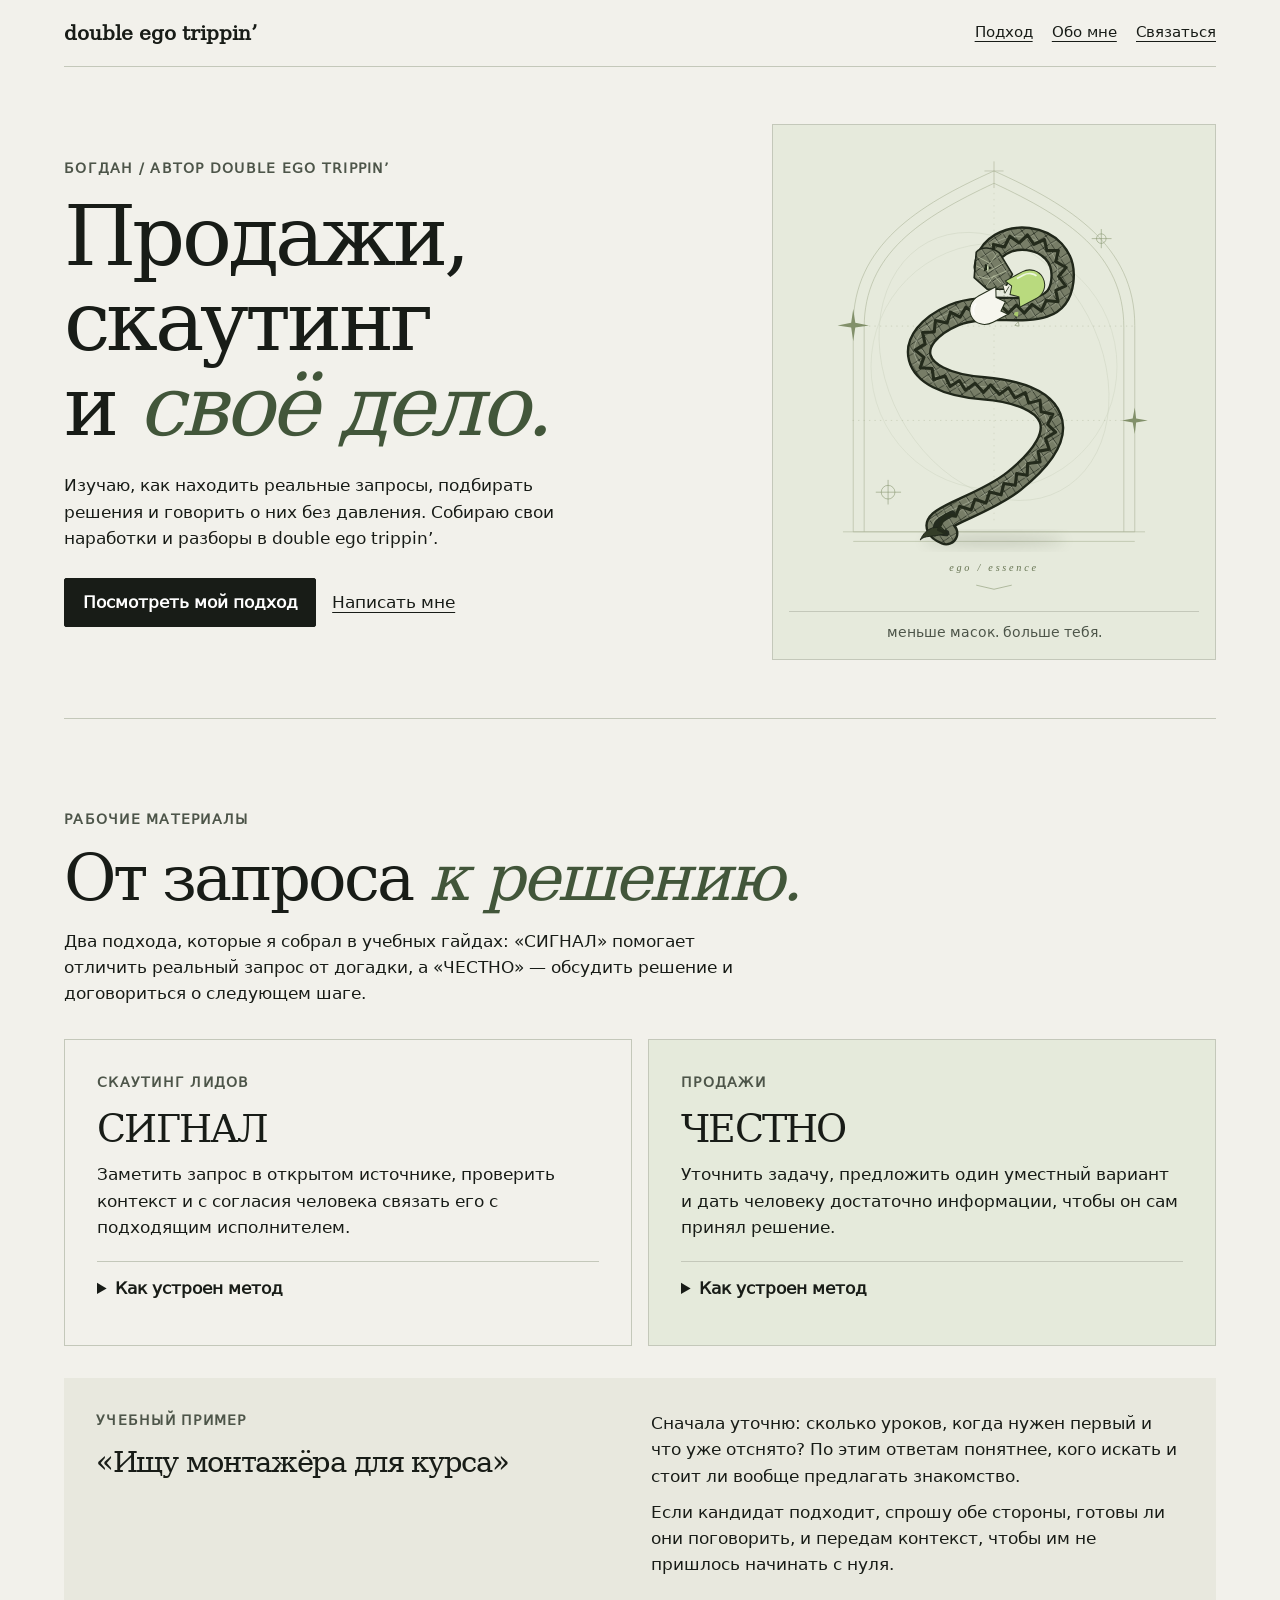
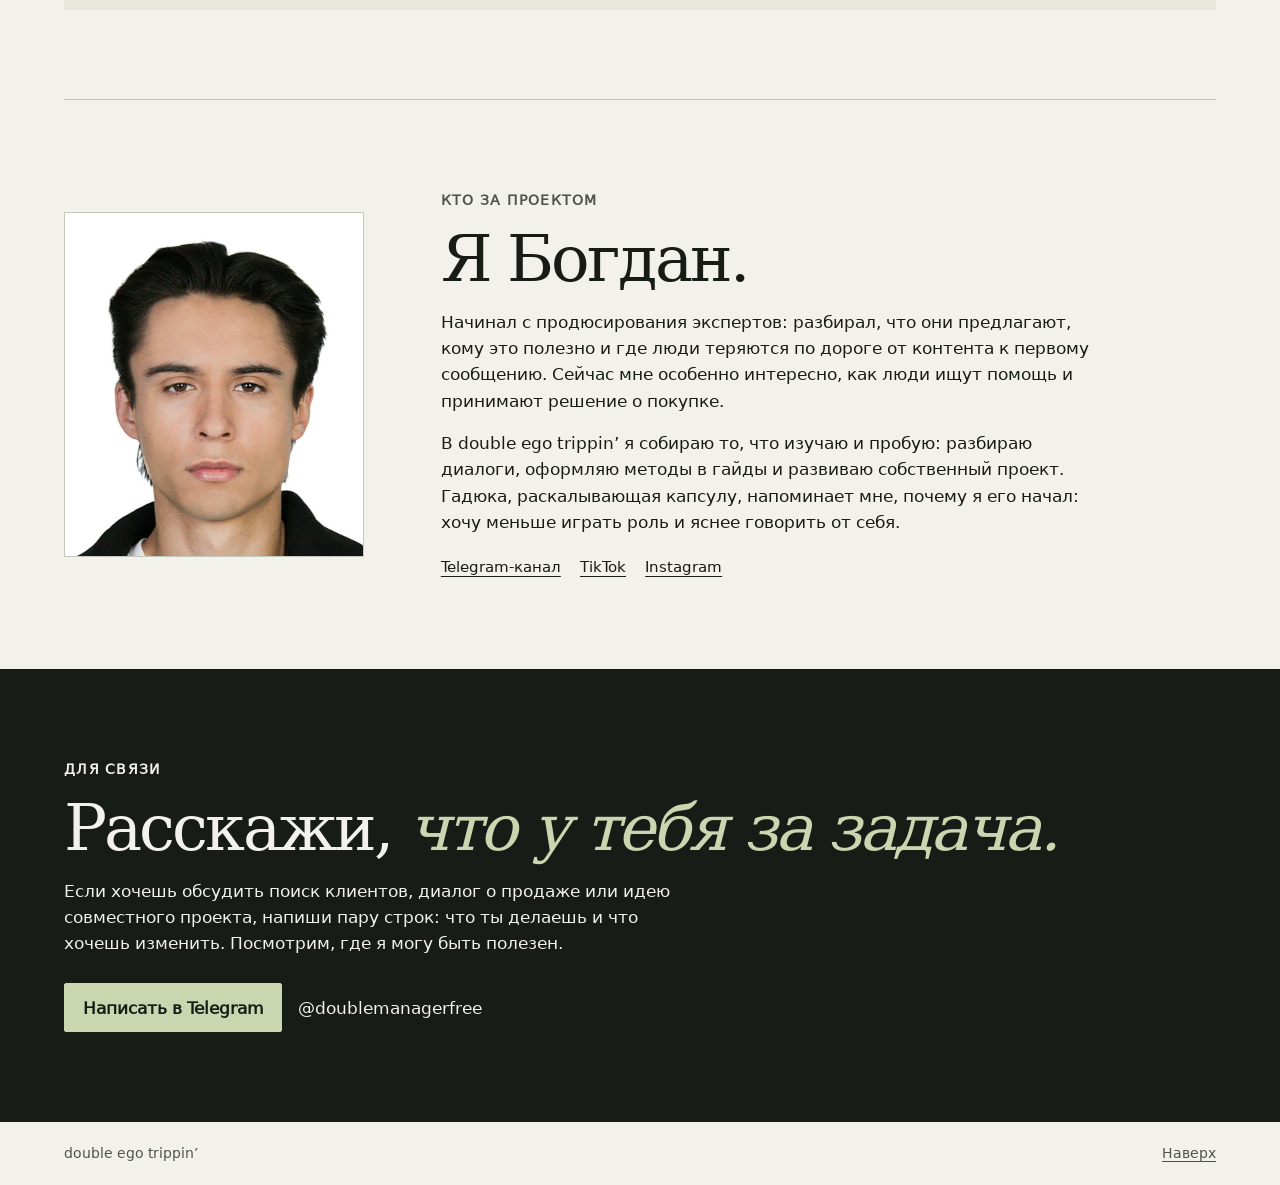
==== commit 4cd83443: "Add files via upload" ====
--- a/index.html
+++ b/index.html
@@ -4,163 +4,58 @@
   <meta charset="utf-8">
   <meta name="viewport" content="width=device-width,initial-scale=1">
   <meta name="theme-color" content="#151713">
-  <meta name="description" content="double ego trippin’ — личный проект Богдана о подлинности, личном бренде и начале пути в продюсировании экспертов. Найди возможную точку роста своего проекта.">
-  <meta name="robots" content="noindex,nofollow" data-deployment-note="replace with index,follow after final URL setup">
-  <title>double ego trippin’ — Богдан | продюсирование экспертов</title>
+  <meta name="description" content="double ego trippin’ — сайт-визитка Богдана: продажи без давления, скаутинг лидов и авторские материалы проекта.">
+  <meta name="robots" content="index,follow,max-image-preview:large">
+  <title>double ego trippin’ — Богдан | продажи и скаутинг</title>
   <link rel="icon" href="./favicon.svg" type="image/svg+xml">
-  <link rel="stylesheet" href="./styles.css">
-  <script src="./app.js" defer></script>
-  <script src="./motion.js" defer></script>
+  <link rel="canonical" href="https://torn1guaro.github.io/double-ego-trippin/">
+  <meta property="og:type" content="website">
+  <meta property="og:locale" content="ru_RU">
+  <meta property="og:site_name" content="double ego trippin’">
+  <meta property="og:title" content="double ego trippin’ — Богдан | продажи и скаутинг">
+  <meta property="og:description" content="Сайт-визитка Богдана: продажи без давления, скаутинг лидов и авторские материалы.">
+  <meta property="og:url" content="https://torn1guaro.github.io/double-ego-trippin/">
+  <meta property="og:image" content="https://torn1guaro.github.io/double-ego-trippin/bogdan-portrait.jpg">
+  <script type="application/ld+json">{"@context":"https://schema.org","@graph":[{"@type":"WebSite","@id":"https://torn1guaro.github.io/double-ego-trippin/#website","url":"https://torn1guaro.github.io/double-ego-trippin/","name":"double ego trippin’","alternateName":["double ego trippin","дабл эго триппин"],"inLanguage":"ru","publisher":{"@id":"https://torn1guaro.github.io/double-ego-trippin/#bogdan"}},{"@type":"Person","@id":"https://torn1guaro.github.io/double-ego-trippin/#bogdan","name":"Богдан","url":"https://torn1guaro.github.io/double-ego-trippin/","image":"https://torn1guaro.github.io/double-ego-trippin/bogdan-portrait.jpg","description":"Автор проекта double ego trippin’. Изучает продажи и скаутинг лидов.","sameAs":["https://t.me/double_ego_trippin","https://t.me/doublemanagerfree","https://www.tiktok.com/@duble.ego.trippin","https://www.instagram.com/doubleegotrippin/"]}]}</script>
+<style>
+@font-face{font-family:Editorial;src:url('./editorial.woff') format('woff');font-display:swap}
+@font-face{font-family:Human;src:url('./human.woff') format('woff');font-display:swap}
+:root{color-scheme:light;--ink:#181c17;--paper:#f2f1eb;--sage:#c9d6af;--muted:#4d5549;--rule:#c4c8ba;--serif:Editorial,Georgia,serif;--sans:Human,system-ui,sans-serif}
+*,*::before,*::after{box-sizing:border-box}html{scroll-behavior:smooth}body{margin:0;background:var(--paper);color:var(--ink);font:1.0625rem/1.55 var(--sans)}img{display:block;max-width:100%;height:auto}a{color:inherit;text-underline-offset:.24em}a:focus-visible,summary:focus-visible{outline:2px solid #507047;outline-offset:5px}h1,h2,h3,p,figure{margin:0}h1,h2,h3{font-family:var(--serif);font-weight:500;line-height:1.02;letter-spacing:-.045em}h1{font-size:clamp(3.1rem,6.5vw,6.7rem)}h2{font-size:clamp(2.45rem,5vw,4.7rem)}h3{font-size:clamp(1.9rem,3vw,2.8rem)}em{font-style:italic;color:#42563a}.wrap{width:min(1152px, calc(100% - 64px));margin-inline:auto}.tag{font-size:.875rem;letter-spacing:.09em;text-transform:uppercase;font-weight:700}.muted{color:var(--muted)}.skip{position:absolute;left:1rem;top:1rem;transform:translateY(-180%);background:var(--paper);padding:.5rem;z-index:3}.skip:focus{transform:none}.bar,.bottom{display:flex;justify-content:space-between;align-items:center;gap:1rem;padding-block:1.3rem}.bar{border-bottom:1px solid var(--rule)}.wordmark{font:600 1.25rem var(--serif);text-decoration:none}.nav,.social{display:flex;gap:1.2rem;flex-wrap:wrap}.nav a,.social a{font-size:.94rem}.hero{min-height:540px;display:grid;grid-template-columns:1.48fr 1fr;align-items:center;gap:clamp(1.2rem,4vw,4rem);padding-block:3.6rem}.hero .tag,.section .tag{margin-bottom:1rem}.hero p:not(.tag){margin-top:1.4rem;max-width:33rem}.hero figure{position:relative;background:#e6eadc;border:1px solid var(--rule);padding:clamp(.5rem,2vw,1rem);overflow:hidden}.hero img{width:100%;height:clamp(300px,37vw,470px);object-fit:contain}.hero figcaption{border-top:1px solid var(--rule);padding-top:.6rem;text-align:center;font-size:.875rem;color:var(--muted)}.actions{display:flex;flex-wrap:wrap;gap:.65rem 1rem;align-items:center;margin-top:1.65rem}.button{display:inline-flex;align-items:center;min-height:48px;padding:.65rem 1.1rem;border:1px solid var(--ink);border-radius:2px;background:var(--ink);color:#fff;text-decoration:none;font-weight:700}.button:hover{background:#33402d}.button.light{background:var(--sage);color:var(--ink);border-color:var(--sage)}.button.light:hover{background:#dce6c9}.section{padding-block:clamp(3rem,7vw,6rem);border-top:1px solid var(--rule);scroll-margin:1rem}.section-intro{max-width:43rem;margin-top:1rem}.methods{display:grid;grid-template-columns:1fr 1fr;gap:1rem;margin-top:2rem}.method{padding:clamp(1.1rem,3vw,2rem);border:1px solid var(--rule);display:flex;flex-direction:column}.method:nth-child(2){background:#e5eadb}.method p:not(.tag){margin-top:.8rem}.method details{margin-top:1.3rem;border-top:1px solid var(--rule);padding-top:.8rem}.method summary{cursor:pointer;font-weight:700;min-height:38px}.method ul{padding-left:1.15rem;margin:.4rem 0 0}.method li+li{margin-top:.45rem}.example{display:grid;grid-template-columns:1fr 1fr;gap:1.4rem;margin-top:2rem;padding:clamp(1.2rem,3vw,2rem);background:#e8e8de}.example h3{font-size:1.8rem}.example p+p{margin-top:.6rem}.about{display:grid;grid-template-columns:minmax(180px,300px) 1fr;gap:clamp(1.2rem,6vw,5rem);align-items:center}.about img{width:100%;aspect-ratio:4/4.6;object-fit:cover;object-position:center 38%;border:1px solid var(--rule)}.about p:not(.tag){margin-top:1rem;max-width:41rem}.about .social{margin-top:1.3rem}.contact{background:var(--ink);color:var(--paper)}.contact .section{border:0}.contact em{color:var(--sage)}.contact p:not(.tag){margin-top:1rem;max-width:38rem}.bottom{font-size:.875rem;color:var(--muted)}@media(max-width:700px){.wrap{width:calc(100% - 36px)}.bar{align-items:flex-start;flex-direction:column}.hero,.methods,.example,.about{grid-template-columns:1fr}.hero{padding-block:2.6rem}.hero figure{max-width:490px;width:100%;margin:auto}.hero img{height:clamp(235px,65vw,370px)}.about img{max-width:320px}.nav{gap:.85rem}.bottom{flex-wrap:wrap}}@media(prefers-reduced-motion:reduce){html{scroll-behavior:auto}}
+</style>
 </head>
-<body>
-  <a class="skip-link" href="#main">Перейти к содержанию</a>
-  <header class="header wrap">
-    <a class="wordmark" href="#top" aria-label="double ego trippin’ — в начало"><span class="brand-sign" aria-hidden="true">d<span>e</span></span><span>double ego<br>trippin’</span></a>
-    <nav aria-label="Основная навигация">
-      <a href="#idea">идея</a>
-      <a href="#work">подход</a>
-      <a href="#situation" class="nav-cta">найти точку роста <span aria-hidden="true">↗</span></a>
-    </nav>
-  </header>
-  <main id="main">
-    <section id="top" class="hero wrap" aria-labelledby="hero-title">
-      <div class="hero-copy">
-        <p class="eyebrow"><span class="status-dot"></span> личный проект Богдана / с открытым лицом</p>
-        <h1 id="hero-title">меньше масок.<br>больше <em>тебя.</em></h1>
-        <p class="hero-description">Личный бренд начинается с человека.<br>Помогаю экспертам увидеть, что в их работе ценно — и как понятно об этом рассказать.</p>
-        <a class="button primary" href="#situation">с чего начнём? <span aria-hidden="true">↗</span></a>
-        <p class="hero-note">подлинность · личный бренд · продюсирование</p>
-        <div class="hero-bottom"><span>double ego trippin’</span><span>снять маску. сохранить себя.</span></div>
-      </div>
-      <figure class="hero-art">
-        <div class="art-top"><span>фрагмент 001</span><span>эго / подлинность</span></div>
-        <img src="./serpent.svg" width="600" height="680" alt="Гравюрная гадюка в форме буквы S разламывает бело-зелёную капсулу в готической арке.">
-        <figcaption><span>отпустить образ.</span><span>обрести голос.</span></figcaption>
-      </figure>
-    </section>
-
-    <section class="manifesto wrap section" id="idea" aria-labelledby="idea-title">
-      <div class="section-mark"><span>01 / идея</span><span class="spark" aria-hidden="true">✳</span></div>
-      <div class="manifesto-body">
-        <h2 id="idea-title">Когда образ трескается,<br>появляется <em>живой человек.</em></h2>
-        <div class="manifesto-text"><p>double ego trippin’ — мой проект о разрушении масок и движении к подлинности. О моменте, когда перестаёшь доказывать, каким должен казаться, и начинаешь разбираться, кто ты есть.</p><p>Для меня это связано и с продюсированием: услышать человека, понять его опыт и найти форму, в которой его ценность станет видна другим. Гадюка и расколотая капсула — символ этого перехода: привычная оболочка больше не удерживает.</p></div>
-      </div>
-    </section>
-
-    <section class="work wrap section" id="work" aria-labelledby="work-title">
-      <div class="section-mark"><span>02 / работа с экспертами</span><span>от смысла к действию</span></div>
-      <div class="work-heading"><h2 id="work-title">Сначала понять.<br><em>Потом усиливать.</em></h2><p>Хочу работать с экспертами, у которых уже есть опыт и желание развивать свой проект. Вот направления, в которых могу быть полезен.</p></div>
-      <div class="work-rows">
-        <article><span class="roman">I.</span><h3>найти суть</h3><p>Разобраться, кому полезен твой опыт, с каким запросом к тебе приходят и за что тебя выбирают.</p><span class="work-tag">позиционирование</span></article>
-        <article><span class="roman">II.</span><h3>сделать понятнее</h3><p>Связать профиль, контент и предложение, чтобы человек понимал, чем ты можешь ему помочь.</p><span class="work-tag">профиль и контент</span></article>
-        <article><span class="roman">III.</span><h3>проверить в деле</h3><p>Сформулировать гипотезу продукта или способа привлечения и проверить её небольшим шагом.</p><span class="work-tag">предложение и спрос</span></article>
-      </div>
-    </section>
-
-    <section class="practice wrap section" id="practice" aria-labelledby="practice-title">
-      <div class="section-mark"><span>пример / ход мысли</span><span>учебная ситуация</span></div>
-      <div class="work-heading"><h2 id="practice-title">Просмотры есть.<br><em>А что происходит дальше?</em></h2><p>Представим эксперта по монтажу: полезные видео смотрят, но об обучении почти не спрашивают. По одному профилю нельзя уверенно назвать причину.</p></div>
-      <p class="practice-intro">Какой вопрос ты бы проверил первым? Раскрой варианты — у каждого своя задача.</p>
-      <div class="practice-options">
-        <details><summary>Зрители знают, что у эксперта есть обучение?</summary><div class="practice-answer"><p>Проверил бы, где и как объясняется предложение: в описании профиля, закреплённых материалах и самих видео. Человек может ценить полезный контент и даже не знать, что можно учиться у автора.</p><p><strong>Что выяснить:</strong> как выглядит путь от просмотра до знакомства с обучением и обращения.</p></div></details>
-        <details><summary>Кто смотрит видео и кому нужно обучение?</summary><div class="practice-answer"><p>Посмотрел бы, какие вопросы задают зрители, и поговорил с потенциальными учениками. Развлекательный ролик может привлекать людей, которым обучение сейчас не нужно.</p><p><strong>Что выяснить:</strong> совпадают ли задачи зрителей с тем, чему эксперт готов обучать.</p></div></details>
-        <details><summary>Понятно, какую задачу решает обучение?</summary><div class="practice-answer"><p>Попросил бы эксперта описать подходящего ученика, его исходные навыки, формат занятий и результат, за который он готов отвечать. Затем проверил бы, понятно ли это предложение потенциальному ученику.</p><p><strong>Что выяснить:</strong> хватает ли человеку конкретики, чтобы решить, подходит ли ему обучение.</p></div></details>
-      </div>
-      <p class="practice-takeaway">Мой подход: собрать ответы, выбрать обоснованную гипотезу и проверить её небольшим действием. Этот пример показывает ход мысли; он не является клиентским кейсом или обещанием роста заявок.</p>
-      <a class="text-link" href="#first-step">какую первую задачу можем обсудить <span aria-hidden="true">↗</span></a>
-    </section>
-
-    <section class="situations" id="situation" aria-labelledby="situation-title">
-      <div class="wrap situations-inner">
-        <div class="section-mark"><span>03 / твоя точка входа</span><span class="light-dot"><span class="status-dot"></span> интерактивный разбор</span></div>
-        <div class="situation-heading"><h2 id="situation-title">Что сейчас<br><em>не складывается?</em></h2><p>Выбери ситуацию, которая тебе ближе.<br>Покажу, с чего мы могли бы начать.</p></div>
-        <div class="situation-grid">
-          <div class="situation-choices" role="group" aria-label="Выбери свою ситуацию">
-            <button class="situation-choice" data-situation="clarity" aria-pressed="true" aria-controls="recommendation"><span class="choice-num">01</span><span>Есть опыт, но сложно<br>рассказать о себе</span><span class="choice-arrow" aria-hidden="true">↗</span></button>
-            <button class="situation-choice" data-situation="attention" aria-pressed="false" aria-controls="recommendation"><span class="choice-num">02</span><span>Есть просмотры,<br>но мало обращений</span><span class="choice-arrow" aria-hidden="true">↗</span></button>
-            <button class="situation-choice" data-situation="product" aria-pressed="false" aria-controls="recommendation"><span class="choice-num">03</span><span>Хочу продукт,<br>но не знаю, с чего начать</span><span class="choice-arrow" aria-hidden="true">↗</span></button>
-            <button class="situation-choice" data-situation="voice" aria-pressed="false" aria-controls="recommendation"><span class="choice-num">04</span><span>Блог не похож на меня.<br>Хочется своего голоса</span><span class="choice-arrow" aria-hidden="true">↗</span></button>
-          </div>
-          <div class="recommendation" id="recommendation" role="region" aria-label="Возможный первый шаг" aria-live="polite" aria-atomic="true">
-            <div class="result-top"><span id="result-label">01 / ясность</span><span class="mini-capsule" aria-hidden="true"></span></div>
-            <h3 id="result-title">Перевести твой опыт<br>на язык аудитории.</h3>
-            <p id="result-description">Возможно, дело не в недостатке экспертности, а в том, что её ценность пока трудно считать из профиля.</p>
-            <p class="result-subhead">что можно сделать вместе</p>
-            <ul id="result-steps"><li>Разобрать, с какими задачами к тебе уже обращаются.</li><li>Выделить аудиторию и конкретную пользу твоей работы.</li><li>Собрать понятное описание профиля и первый закреплённый пост.</li></ul>
-            <div class="result-outcome"><span>первый ориентир</span><p id="result-outcome">Одна ясная фраза: кому ты помогаешь, с чем и в каком формате.</p></div>
-            <button class="button dark" id="result-cta">собрать запрос на знакомство <span aria-hidden="true">↗</span></button>
-            <a class="back-to-choices" href="#situation">↑ выбрать другую ситуацию</a>
-          </div>
-        </div>
-        <p class="hypothesis-note">Это отправная гипотеза. Что действительно нужно твоему проекту, можно понять только после разговора и знакомства с ним.</p>
-        <noscript><p class="noscript-note">Для переключения ситуаций включи JavaScript. Выше показан один из возможных вариантов работы.</p></noscript>
-      </div>
-    </section>
-
-    <section class="about wrap section" id="about" aria-labelledby="about-title">
-      <div class="section-mark"><span>04 / кто за проектом</span><span>человек прежде роли</span></div>
-      <div class="about-grid">
-        <figure class="about-portrait">
-          <div class="portrait-frame"><img src="./bogdan-portrait.jpg" width="827" height="1063" loading="lazy" decoding="async" alt="Богдан, автор проекта double ego trippin’"></div>
-          <figcaption><span>богдан / с открытым лицом</span><span>начинающий продюсер экспертов</span></figcaption>
-        </figure>
-        <div class="about-copy">
-          <h2 id="about-title">Я Богдан.<br><em>И я в начале пути.</em></h2>
-          <p>Развиваю double ego trippin’ — личный проект о подлинности и становлении. Учусь понимать себя, замечать свои реакции и отвечать за собственные решения. Этот процесс стал основой того, что я хочу показывать в своём блоге.</p>
-          <p>Сейчас изучаю продюсирование экспертов, разбираю проекты и делаю первые шаги в работе с ними. Мне интересно соединять внимательный разговор с конкретными действиями: понять человека, его опыт и задачу, а затем найти уместный следующий шаг.</p>
-          <div class="personal-story" aria-label="Моя история и выбор направления">
-            <details>
-              <summary>как я пришёл к осознанию себя</summary>
-              <div class="story-text"><p>Я начал больше разбираться в себе, когда заметил, как много места занимает желание соответствовать ожиданиям, что-то доказывать и выглядеть определённым образом. Появился вопрос: насколько этот образ совпадает с тем, как я поступаю и что для меня действительно важно?</p><p>Через самоанализ учусь замечать свои реакции, проверять выводы и брать ответственность за действия. Для меня подлинность начинается с готовности видеть свои противоречия и работать с ними. Из этого процесса вырос double ego trippin’: привычные маски трескаются, и я постепенно узнаю себя.</p></div>
-            </details>
-            <details>
-              <summary>почему я выбрал личный бренд</summary>
-              <div class="story-text"><p>Хочу, чтобы за моим контентом был виден человек: его принципы, решения, обучение и изменения. Личный бренд даёт мне возможность открыто показывать своё становление — пробовать, ошибаться, переосмысливать и делать следующий шаг.</p><p>Мне важно, чтобы доверие складывалось из того, что я говорю и делаю. Поэтому я начинаю с себя: учусь формулировать свои мысли, говорить от собственного лица и связывать идеи с реальными поступками.</p></div>
-            </details>
-            <details>
-              <summary>почему именно продюсирование</summary>
-              <div class="story-text"><p>В продюсировании меня привлекает сочетание общения, творчества и конкретной задачи: помочь эксперту сделать ценность его знаний понятной другим людям. Мне интересно вникать в проекты, задавать вопросы, искать связь между опытом человека, его аудиторией и предложением.</p><p>В этом направлении я хочу развивать самостоятельность и строить своё дело через полезную работу. Сейчас моя задача — учиться на реальных проектах: сначала понимать потребность, затем предлагать посильную помощь и проверять идеи на практике. Так я хочу выстраивать сотрудничество с экспертами.</p></div>
-            </details>
-          </div><p class="about-principle"><span aria-hidden="true">↗</span> внимательность к человеку. конкретность в работе.</p>
-        <nav class="social-links" aria-label="Мои социальные сети">
-          <a class="social-featured" href="https://t.me/double_ego_trippin" target="_blank" rel="noopener noreferrer" aria-label="Telegram-канал проекта double ego trippin’, откроется в новой вкладке">telegram-канал <span aria-hidden="true">↗</span></a>
-          <a href="https://www.tiktok.com/@duble.ego.trippin" target="_blank" rel="noopener noreferrer" aria-label="Мой TikTok, откроется в новой вкладке">tiktok <span aria-hidden="true">↗</span></a>
-          <a href="https://www.instagram.com/doubleegotrippin/" target="_blank" rel="noopener noreferrer" aria-label="Мой Instagram, откроется в новой вкладке">instagram <span aria-hidden="true">↗</span></a>
-        </nav></div></div>
-    </section>
-
-    <section class="first-step wrap section" id="first-step" aria-labelledby="first-step-title">
-      <div class="section-mark"><span>сотрудничество / первый шаг</span><span>одна конкретная задача</span></div>
-      <div class="work-heading"><h2 id="first-step-title">Разобрать путь<br><em>от контента к обращению.</em></h2><p>Посильная первая задача, которую можем обсудить: понять, где человеку сложно разобраться в твоём предложении и сделать следующий шаг.</p></div>
-      <div class="first-step-grid">
-        <article><span class="eyebrow">что исследуем</span><h3>Профиль, предложение и переходы</h3><p>Посмотрим, кому адресовано обучение, где объясняется его ценность и как заинтересованный человек может связаться с тобой.</p></article>
-        <article><span class="eyebrow">что понадобится от тебя</span><h3>Контекст из реальной работы</h3><p>Ссылка на профиль, описание обучения и текущая задача. Полезны вопросы учеников и обезличенные примеры обращений, если они есть.</p></article>
-        <article><span class="eyebrow">что согласуем на выходе</span><h3>Гипотеза и план небольшой проверки</h3><p>Одна приоритетная гипотеза, конкретное изменение и способ оценить его по доступным данным. Объём работы, сроки и условия обсудим до начала.</p></article>
-      </div>
-      <div class="contact-process">
-        <h3>Что будет после твоего сообщения?</h3>
-        <ol><li><strong>Познакомимся.</strong> Ты расскажешь о проекте и том, что хочешь изменить.</li><li><strong>Уточним задачу.</strong> Я задам вопросы об обучении, аудитории и нынешнем пути к обращению.</li><li><strong>Обсудим следующий шаг.</strong> Если задача мне по силам, предложу небольшой формат работы. Решение о сотрудничестве примем после обсуждения условий.</li></ol>
-        <p>Первое знакомство помогает понять задачу. Полноценный разбор и дальнейшую работу согласуем отдельно. Я начинаю практику и открыто обсуждаю границы своего опыта.</p>
-        <a class="button primary" href="https://t.me/doublemanagerfree" target="_blank" rel="noopener noreferrer">обсудить мой проект <span aria-hidden="true">↗</span></a>
-      </div>
-    </section>
-
-    <section class="closing wrap" aria-labelledby="closing-title"><p class="eyebrow">без идеального образа. с реальной задачей.</p><h2 id="closing-title">Начнём <em>с настоящего.</em></h2><div class="closing-actions"><button class="button primary" id="open-brief">сформулировать мой запрос <span aria-hidden="true">↗</span></button><a class="button contact-direct" href="https://t.me/doublemanagerfree" target="_blank" rel="noopener noreferrer" aria-label="Написать Богдану в личный Telegram, откроется в новой вкладке">написать мне в telegram <span aria-hidden="true">↗</span></a></div><p class="closing-note">Несколько строк о проекте — уже хорошее начало.</p></section>
-  </main>
-  <footer class="footer wrap"><a class="footer-brand" href="#top">double ego trippin’</a><span>подлинность — это процесс.</span><a href="#top" aria-label="Вернуться наверх">наверх ↑</a></footer>
-
-  <dialog id="brief-dialog" aria-labelledby="brief-title">
-    <div class="dialog-heading"><span class="eyebrow">первое знакомство</span><button class="icon-button" id="close-brief" aria-label="Закрыть окно">×</button></div>
-    <h2 id="brief-title">Твой запрос.<br><em>Своими словами.</em></h2>
-    <p class="dialog-intro">Собери короткое сообщение о своём проекте. Скопируй текст, открой мой личный Telegram и вставь его в диалог.</p>
-    <form id="brief-form">
-      <label for="brief-name">Как тебя зовут <span>необязательно</span></label><input id="brief-name" name="name" autocomplete="given-name" maxlength="80" placeholder="Твоё имя">
-      <label for="brief-project">О чём твой проект? <span>обязательно</span></label><input id="brief-project" name="project" required maxlength="180" placeholder="Например, обучаю монтажу с нуля">
-      <label for="brief-goal">Что хочется изменить? <span>необязательно</span></label><textarea id="brief-goal" name="goal" rows="2" maxlength="500" placeholder="Расскажи, что сейчас важнее всего"></textarea>
-      <button class="button dark" type="submit">собрать сообщение <span aria-hidden="true">↗</span></button>
-    </form>
-    <div id="brief-result" hidden><label for="brief-text">Готово — текст можно отредактировать</label><textarea id="brief-text" rows="7" spellcheck="true"></textarea><div class="brief-actions"><button class="button dark" id="copy-brief">1. скопировать сообщение <span aria-hidden="true">↗</span></button><a class="button telegram-contact" id="telegram-contact" href="https://t.me/doublemanagerfree" target="_blank" rel="noopener noreferrer" aria-label="Открыть личный Telegram Богдана @doublemanagerfree в новой вкладке">2. открыть личный telegram <span aria-hidden="true">↗</span></a><button class="text-button" id="edit-brief">изменить ответы</button></div><p id="copy-status" role="status" aria-live="polite"></p></div>
-    <p class="privacy-note">Это конструктор сообщения: данные не сохраняются на сервере и не отправляются автоматически.</p>
-  </dialog>
+<body id="top">
+<a class="skip" href="#main">К содержанию</a>
+<header class="wrap bar">
+<a class="wordmark" href="#top">double ego trippin’</a>
+<nav class="nav" aria-label="Навигация"><a href="#approach">Подход</a><a href="#about">Обо мне</a><a href="#contact">Связаться</a></nav>
+</header>
+<main id="main">
+<section class="wrap hero" aria-labelledby="hero-title">
+<div><p class="tag muted">Богдан / автор double ego trippin’</p>
+<h1 id="hero-title">Продажи, скаутинг<br>и <em>своё дело.</em></h1>
+<p>Изучаю, как находить реальные запросы, подбирать решения и говорить о них без давления. Собираю свои наработки и разборы в double ego trippin’.</p>
+<div class="actions"><a class="button" href="#approach">Посмотреть мой подход</a><a href="https://t.me/doublemanagerfree">Написать мне</a></div>
+</div>
+<figure><img src="./serpent.svg" width="600" height="680" alt="Гадюка раскалывает бело-зелёную капсулу"><figcaption>меньше масок. больше тебя.</figcaption></figure>
+</section>
+<section class="wrap section" id="approach" aria-labelledby="approach-title">
+<p class="tag muted">Рабочие материалы</p>
+<h2 id="approach-title">От запроса <em>к решению.</em></h2>
+<p class="section-intro">Два подхода, которые я собрал в учебных гайдах: «СИГНАЛ» помогает отличить реальный запрос от догадки, а «ЧЕСТНО» — обсудить решение и договориться о следующем шаге.</p>
+<div class="methods">
+<article class="method"><p class="tag muted">Скаутинг лидов</p><h3>СИГНАЛ</h3><p>Заметить запрос в открытом источнике, проверить контекст и с согласия человека связать его с подходящим исполнителем.</p><details><summary>Как устроен метод</summary><ul><li><strong>Сигнал и источник:</strong> что человек сам написал и в каком контексте?</li><li><strong>Гипотеза и проверка:</strong> что ему может быть нужно и готов ли он это обсудить?</li><li><strong>Актуальное решение и передача:</strong> кто подходит и согласны ли обе стороны на знакомство?</li></ul></details></article>
+<article class="method"><p class="tag muted">Продажи</p><h3>ЧЕСТНО</h3><p>Уточнить задачу, предложить один уместный вариант и дать человеку достаточно информации, чтобы он сам принял решение.</p><details><summary>Как устроен метод</summary><ul><li><strong>Человек и запрос:</strong> кто принимает решение и что хочет изменить?</li><li><strong>Ставки и точное решение:</strong> чем мешает ситуация и что реально можно предложить?</li><li><strong>Неясности и определённый шаг:</strong> что осталось обсудить и как двигаться дальше?</li></ul></details></article>
+</div>
+<div class="example"><div><p class="tag muted">Учебный пример</p><h3>«Ищу монтажёра для курса»</h3></div><div><p>Сначала уточню: сколько уроков, когда нужен первый и что уже отснято? По этим ответам понятнее, кого искать и стоит ли вообще предлагать знакомство.</p><p>Если кандидат подходит, спрошу обе стороны, готовы ли они поговорить, и передам контекст, чтобы им не пришлось начинать с нуля.</p></div></div>
+</section>
+<section class="wrap section about" id="about" aria-labelledby="about-title">
+<img src="./bogdan-portrait.jpg" width="827" height="1063" loading="lazy" decoding="async" alt="Богдан, автор double ego trippin’">
+<div><p class="tag muted">Кто за проектом</p><h2 id="about-title">Я Богдан.</h2><p>Начинал с продюсирования экспертов: разбирал, что они предлагают, кому это полезно и где люди теряются по дороге от контента к первому сообщению. Сейчас мне особенно интересно, как люди ищут помощь и принимают решение о покупке.</p><p>В double ego trippin’ я собираю то, что изучаю и пробую: разбираю диалоги, оформляю методы в гайды и развиваю собственный проект. Гадюка, раскалывающая капсулу, напоминает мне, почему я его начал: хочу меньше играть роль и яснее говорить от себя.</p>
+<nav class="social" aria-label="Социальные сети"><a href="https://t.me/double_ego_trippin">Telegram-канал</a><a href="https://www.tiktok.com/@duble.ego.trippin">TikTok</a><a href="https://www.instagram.com/doubleegotrippin/">Instagram</a></nav></div>
+</section>
+<section class="contact" id="contact" aria-labelledby="contact-title"><div class="wrap section"><p class="tag">Для связи</p><h2 id="contact-title">Расскажи, <em>что у тебя за задача.</em></h2><p>Если хочешь обсудить поиск клиентов, диалог о продаже или идею совместного проекта, напиши пару строк: что ты делаешь и что хочешь изменить. Посмотрим, где я могу быть полезен.</p><div class="actions"><a class="button light" href="https://t.me/doublemanagerfree">Написать в Telegram</a><span>@doublemanagerfree</span></div></div></section>
+</main>
+<footer class="wrap bottom"><span>double ego trippin’</span><a href="#top">Наверх</a></footer>
 </body>
 </html>
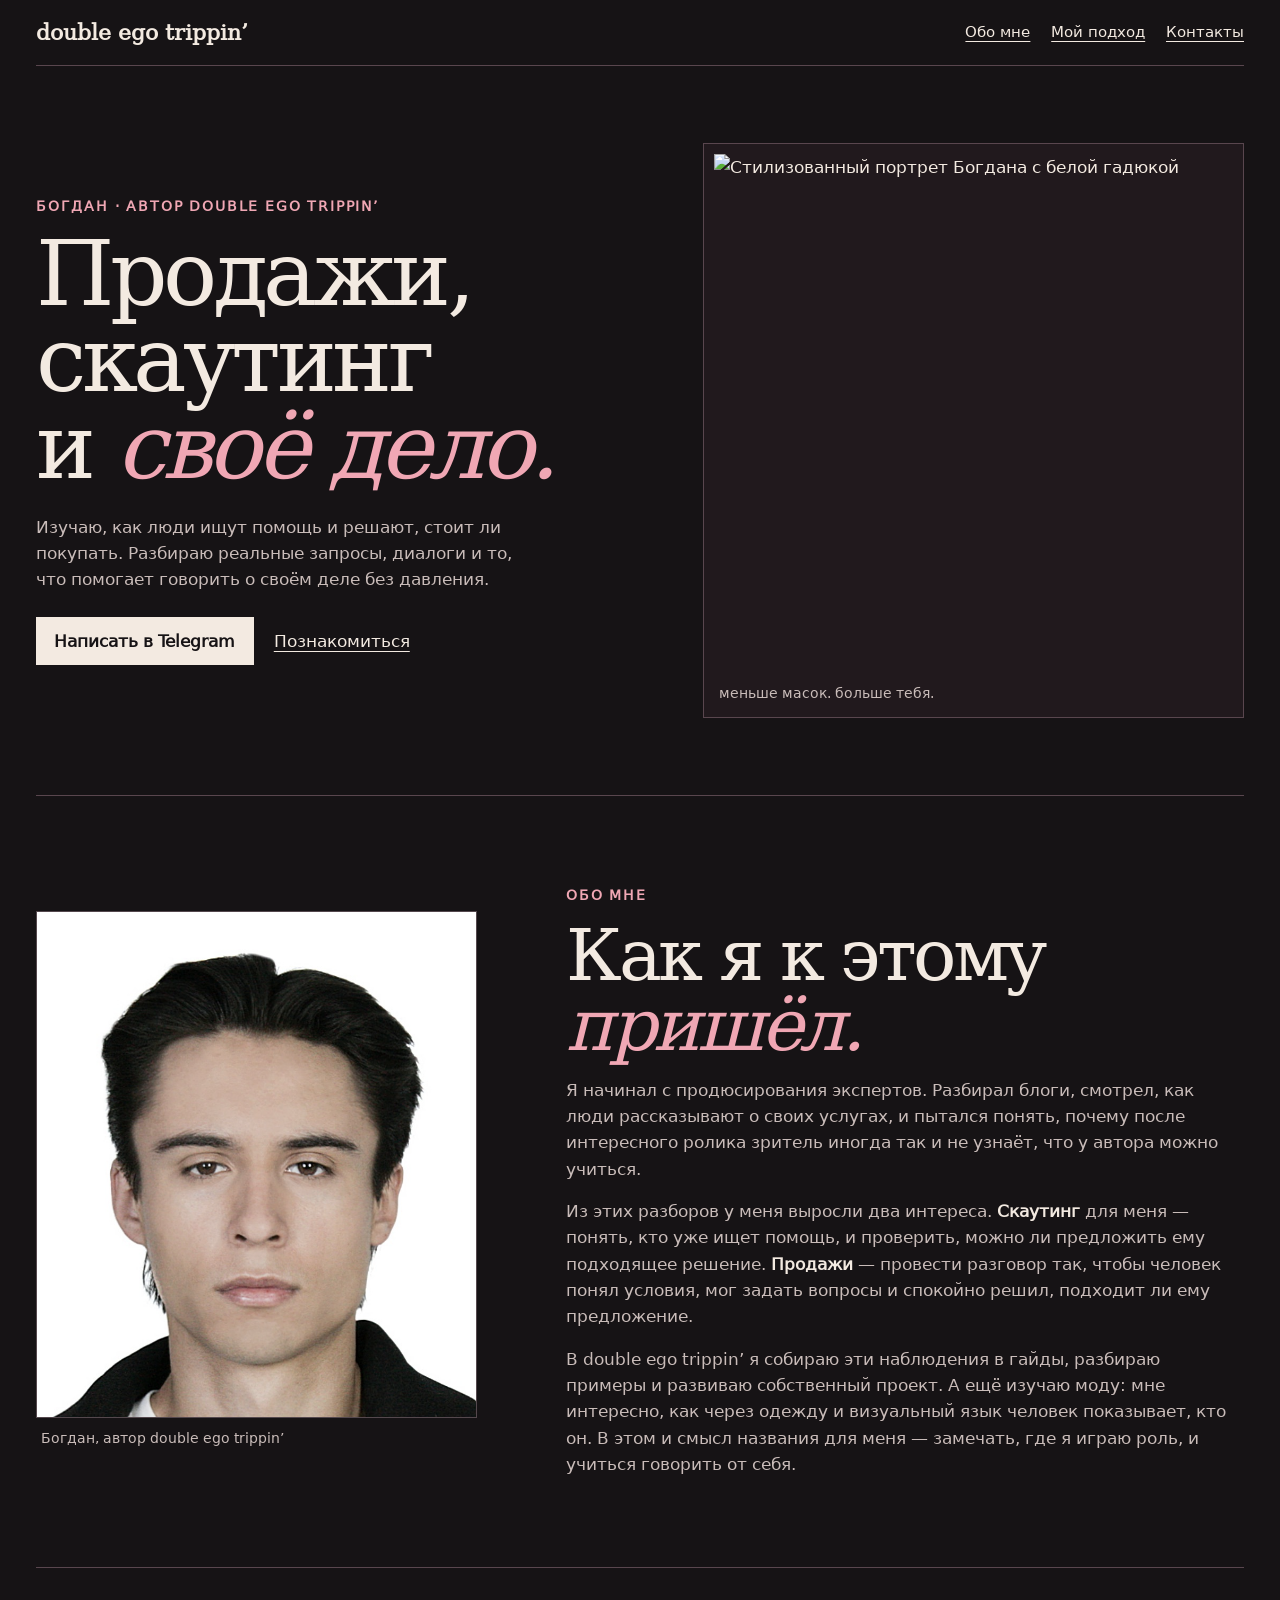
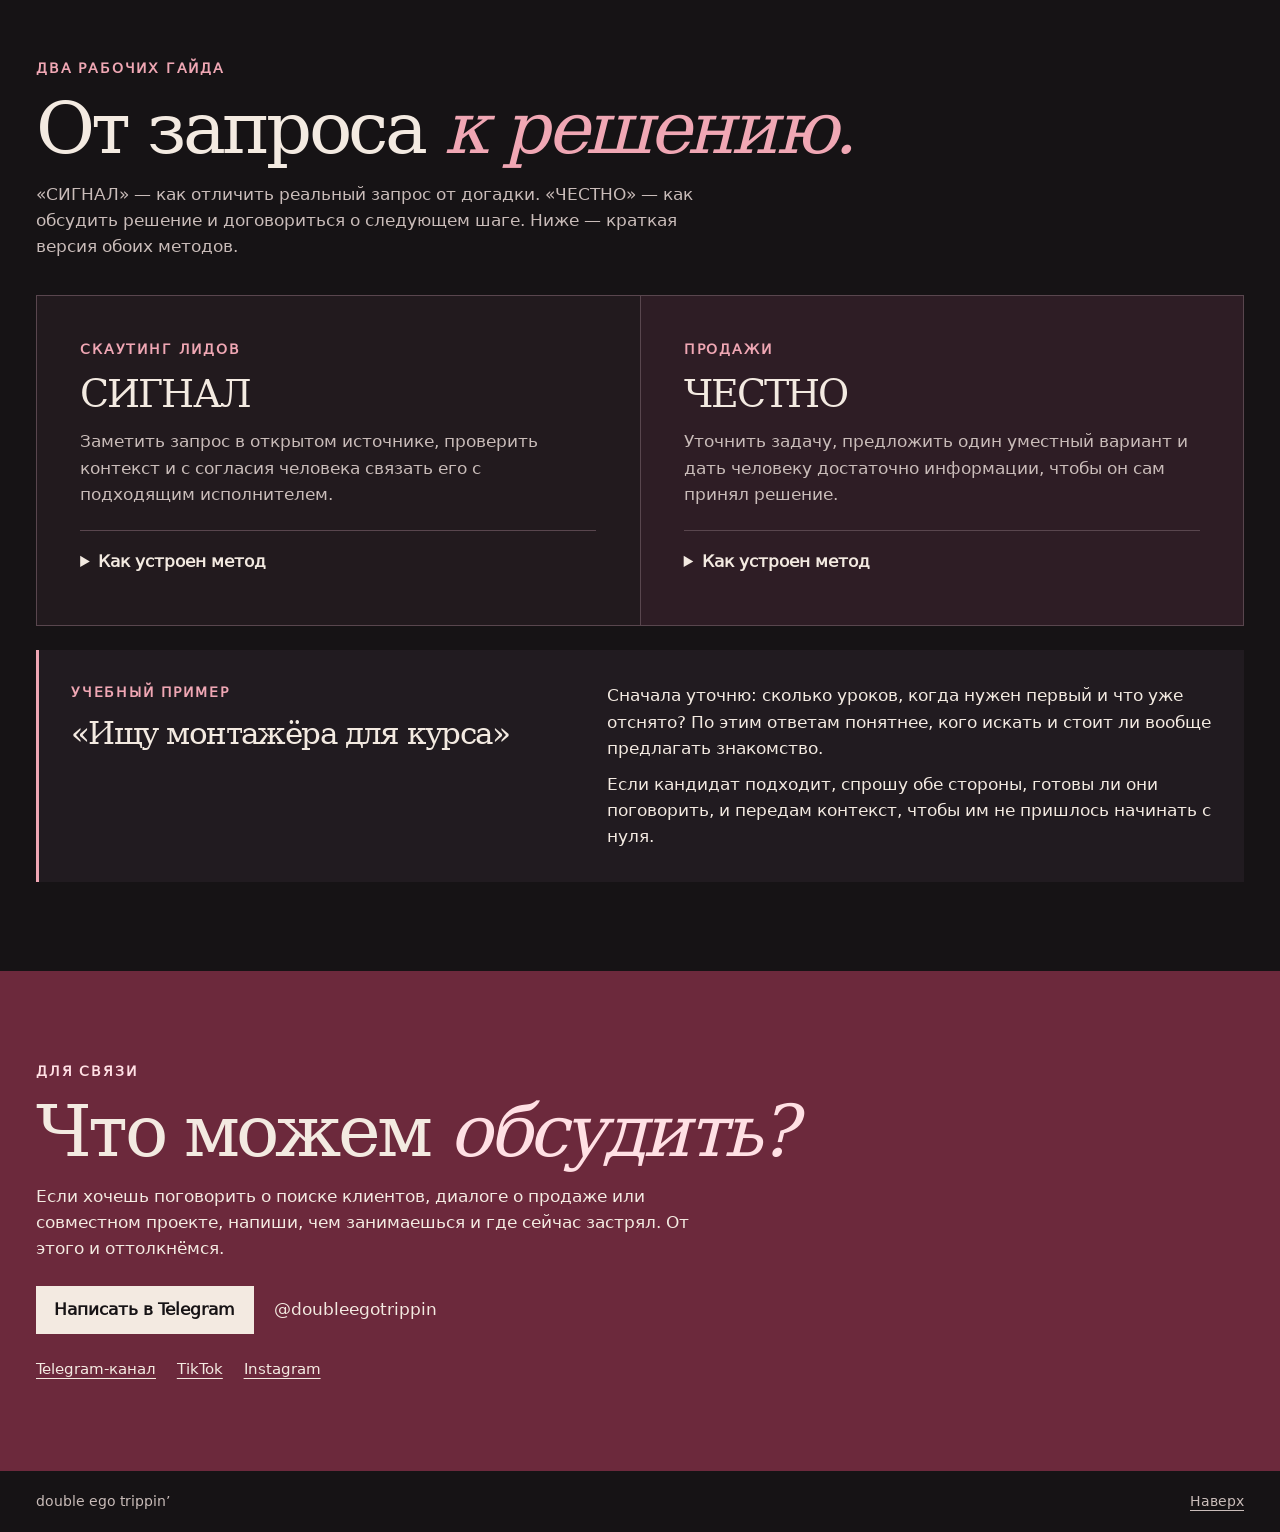
==== commit a616c41b: "Update index.html" ====
--- a/index.html
+++ b/index.html
@@ -3,7 +3,7 @@
 <head>
   <meta charset="utf-8">
   <meta name="viewport" content="width=device-width,initial-scale=1">
-  <meta name="theme-color" content="#151713">
+  <meta name="theme-color" content="#161315">
   <meta name="description" content="double ego trippin’ — сайт-визитка Богдана: продажи без давления, скаутинг лидов и авторские материалы проекта.">
   <meta name="robots" content="index,follow,max-image-preview:large">
   <title>double ego trippin’ — Богдан | продажи и скаутинг</title>
@@ -16,46 +16,70 @@
   <meta property="og:description" content="Сайт-визитка Богдана: продажи без давления, скаутинг лидов и авторские материалы.">
   <meta property="og:url" content="https://torn1guaro.github.io/double-ego-trippin/">
   <meta property="og:image" content="https://torn1guaro.github.io/double-ego-trippin/bogdan-portrait.jpg">
-  <script type="application/ld+json">{"@context":"https://schema.org","@graph":[{"@type":"WebSite","@id":"https://torn1guaro.github.io/double-ego-trippin/#website","url":"https://torn1guaro.github.io/double-ego-trippin/","name":"double ego trippin’","alternateName":["double ego trippin","дабл эго триппин"],"inLanguage":"ru","publisher":{"@id":"https://torn1guaro.github.io/double-ego-trippin/#bogdan"}},{"@type":"Person","@id":"https://torn1guaro.github.io/double-ego-trippin/#bogdan","name":"Богдан","url":"https://torn1guaro.github.io/double-ego-trippin/","image":"https://torn1guaro.github.io/double-ego-trippin/bogdan-portrait.jpg","description":"Автор проекта double ego trippin’. Изучает продажи и скаутинг лидов.","sameAs":["https://t.me/double_ego_trippin","https://t.me/doublemanagerfree","https://www.tiktok.com/@duble.ego.trippin","https://www.instagram.com/doubleegotrippin/"]}]}</script>
+  <script type="application/ld+json">{"@context":"https://schema.org","@graph":[{"@type":"WebSite","@id":"https://torn1guaro.github.io/double-ego-trippin/#website","url":"https://torn1guaro.github.io/double-ego-trippin/","name":"double ego trippin’","alternateName":["double ego trippin","дабл эго триппин"],"inLanguage":"ru","publisher":{"@id":"https://torn1guaro.github.io/double-ego-trippin/#bogdan"}},{"@type":"Person","@id":"https://torn1guaro.github.io/double-ego-trippin/#bogdan","name":"Богдан","url":"https://torn1guaro.github.io/double-ego-trippin/","image":"https://torn1guaro.github.io/double-ego-trippin/bogdan-portrait.jpg","description":"Автор проекта double ego trippin’. Изучает продажи и скаутинг лидов.","sameAs":["https://t.me/double_ego_trippin","https://t.me/doubleegotrippin","https://www.tiktok.com/@duble.ego.trippin","https://www.instagram.com/doubleegotrippin/"]}]}</script>
 <style>
 @font-face{font-family:Editorial;src:url('./editorial.woff') format('woff');font-display:swap}
 @font-face{font-family:Human;src:url('./human.woff') format('woff');font-display:swap}
-:root{color-scheme:light;--ink:#181c17;--paper:#f2f1eb;--sage:#c9d6af;--muted:#4d5549;--rule:#c4c8ba;--serif:Editorial,Georgia,serif;--sans:Human,system-ui,sans-serif}
-*,*::before,*::after{box-sizing:border-box}html{scroll-behavior:smooth}body{margin:0;background:var(--paper);color:var(--ink);font:1.0625rem/1.55 var(--sans)}img{display:block;max-width:100%;height:auto}a{color:inherit;text-underline-offset:.24em}a:focus-visible,summary:focus-visible{outline:2px solid #507047;outline-offset:5px}h1,h2,h3,p,figure{margin:0}h1,h2,h3{font-family:var(--serif);font-weight:500;line-height:1.02;letter-spacing:-.045em}h1{font-size:clamp(3.1rem,6.5vw,6.7rem)}h2{font-size:clamp(2.45rem,5vw,4.7rem)}h3{font-size:clamp(1.9rem,3vw,2.8rem)}em{font-style:italic;color:#42563a}.wrap{width:min(1152px, calc(100% - 64px));margin-inline:auto}.tag{font-size:.875rem;letter-spacing:.09em;text-transform:uppercase;font-weight:700}.muted{color:var(--muted)}.skip{position:absolute;left:1rem;top:1rem;transform:translateY(-180%);background:var(--paper);padding:.5rem;z-index:3}.skip:focus{transform:none}.bar,.bottom{display:flex;justify-content:space-between;align-items:center;gap:1rem;padding-block:1.3rem}.bar{border-bottom:1px solid var(--rule)}.wordmark{font:600 1.25rem var(--serif);text-decoration:none}.nav,.social{display:flex;gap:1.2rem;flex-wrap:wrap}.nav a,.social a{font-size:.94rem}.hero{min-height:540px;display:grid;grid-template-columns:1.48fr 1fr;align-items:center;gap:clamp(1.2rem,4vw,4rem);padding-block:3.6rem}.hero .tag,.section .tag{margin-bottom:1rem}.hero p:not(.tag){margin-top:1.4rem;max-width:33rem}.hero figure{position:relative;background:#e6eadc;border:1px solid var(--rule);padding:clamp(.5rem,2vw,1rem);overflow:hidden}.hero img{width:100%;height:clamp(300px,37vw,470px);object-fit:contain}.hero figcaption{border-top:1px solid var(--rule);padding-top:.6rem;text-align:center;font-size:.875rem;color:var(--muted)}.actions{display:flex;flex-wrap:wrap;gap:.65rem 1rem;align-items:center;margin-top:1.65rem}.button{display:inline-flex;align-items:center;min-height:48px;padding:.65rem 1.1rem;border:1px solid var(--ink);border-radius:2px;background:var(--ink);color:#fff;text-decoration:none;font-weight:700}.button:hover{background:#33402d}.button.light{background:var(--sage);color:var(--ink);border-color:var(--sage)}.button.light:hover{background:#dce6c9}.section{padding-block:clamp(3rem,7vw,6rem);border-top:1px solid var(--rule);scroll-margin:1rem}.section-intro{max-width:43rem;margin-top:1rem}.methods{display:grid;grid-template-columns:1fr 1fr;gap:1rem;margin-top:2rem}.method{padding:clamp(1.1rem,3vw,2rem);border:1px solid var(--rule);display:flex;flex-direction:column}.method:nth-child(2){background:#e5eadb}.method p:not(.tag){margin-top:.8rem}.method details{margin-top:1.3rem;border-top:1px solid var(--rule);padding-top:.8rem}.method summary{cursor:pointer;font-weight:700;min-height:38px}.method ul{padding-left:1.15rem;margin:.4rem 0 0}.method li+li{margin-top:.45rem}.example{display:grid;grid-template-columns:1fr 1fr;gap:1.4rem;margin-top:2rem;padding:clamp(1.2rem,3vw,2rem);background:#e8e8de}.example h3{font-size:1.8rem}.example p+p{margin-top:.6rem}.about{display:grid;grid-template-columns:minmax(180px,300px) 1fr;gap:clamp(1.2rem,6vw,5rem);align-items:center}.about img{width:100%;aspect-ratio:4/4.6;object-fit:cover;object-position:center 38%;border:1px solid var(--rule)}.about p:not(.tag){margin-top:1rem;max-width:41rem}.about .social{margin-top:1.3rem}.contact{background:var(--ink);color:var(--paper)}.contact .section{border:0}.contact em{color:var(--sage)}.contact p:not(.tag){margin-top:1rem;max-width:38rem}.bottom{font-size:.875rem;color:var(--muted)}@media(max-width:700px){.wrap{width:calc(100% - 36px)}.bar{align-items:flex-start;flex-direction:column}.hero,.methods,.example,.about{grid-template-columns:1fr}.hero{padding-block:2.6rem}.hero figure{max-width:490px;width:100%;margin:auto}.hero img{height:clamp(235px,65vw,370px)}.about img{max-width:320px}.nav{gap:.85rem}.bottom{flex-wrap:wrap}}@media(prefers-reduced-motion:reduce){html{scroll-behavior:auto}}
+:root{color-scheme:dark;--ink:#161315;--paper:#f3eae1;--soft:#c9bcb9;--line:#59464e;--accent:#f0a7b4;--wine:#6c293c;--serif:Editorial,Georgia,serif;--sans:Human,system-ui,sans-serif}
+*,*::before,*::after{box-sizing:border-box}html{scroll-behavior:smooth}body{margin:0;background:var(--ink);color:var(--paper);font:1.0625rem/1.55 var(--sans)}img{display:block;max-width:100%;height:auto}a{color:inherit;text-underline-offset:.25em}a:focus-visible,summary:focus-visible{outline:2px solid var(--accent);outline-offset:5px}h1,h2,h3,p,figure{margin:0}h1,h2,h3{font-family:var(--serif);font-weight:500;letter-spacing:-.05em;line-height:.97}h1{font-size:clamp(3.1rem,7vw,7.1rem)}h2{font-size:clamp(2.75rem,5.6vw,5.3rem)}h3{font-size:clamp(1.85rem,3vw,3.25rem)}em{font-style:italic;color:var(--accent)}.wrap{width:min(1250px,calc(100% - 72px));margin-inline:auto}.tag{font-size:.875rem;letter-spacing:.13em;text-transform:uppercase;color:var(--accent);font-weight:700}.skip{position:absolute;left:1rem;top:1rem;transform:translateY(-180%);background:var(--ink);padding:.5rem;z-index:3}.skip:focus{transform:none}.bar,.bottom{display:flex;align-items:center;justify-content:space-between;gap:1rem;border-bottom:1px solid var(--line);padding-block:1.25rem}.nav,.social{display:flex;flex-wrap:wrap;gap:.65rem 1.3rem}.nav a,.social a{font-size:.94rem}.wordmark{font:600 1.35rem var(--serif);text-decoration:none}.hero{display:grid;grid-template-columns:1fr .88fr;gap:clamp(1.5rem,4vw,4.5rem);align-items:center;padding-block:clamp(2.3rem,6vw,6rem)}.hero h1{margin:.8rem 0 1.4rem}.hero-copy>p:not(.tag){max-width:31rem;color:var(--soft)}.hero figure{position:relative;padding:.65rem;border:1px solid var(--line);background:#21191d}.hero img{width:100%;aspect-ratio:1;object-fit:cover}.hero figcaption,.about figcaption{padding:.65rem .3rem .1rem;color:var(--soft);font-size:.875rem}.actions{display:flex;flex-wrap:wrap;gap:.8rem 1.25rem;align-items:center;margin-top:1.5rem}.button{display:inline-flex;align-items:center;min-height:48px;padding:.6rem 1.15rem;background:var(--paper);color:var(--ink);text-decoration:none;font-weight:700}.button:hover{background:#ffc6d0}.section{padding-block:clamp(3.2rem,7vw,6.5rem);border-top:1px solid var(--line);scroll-margin:1rem}.section .tag{margin-bottom:.9rem}.section-intro{margin-top:1.1rem;max-width:42rem;color:var(--soft)}.about{display:grid;grid-template-columns:minmax(220px,.65fr) 1fr;align-items:center;gap:clamp(1.5rem,7vw,7rem)}.about img{width:100%;aspect-ratio:4/4.6;object-fit:cover;object-position:center 38%;filter:saturate(.62);border:1px solid var(--line)}.about .copy p:not(.tag){margin-top:1rem;max-width:45rem;color:var(--soft)}.about .copy strong{color:var(--paper)}.methods{display:grid;grid-template-columns:1fr 1fr;gap:1px;margin-top:2.2rem;border:1px solid var(--line);background:var(--line)}.method{background:#221a1e;padding:clamp(1.15rem,3.4vw,2.7rem)}.method:nth-child(2){background:#2e1d25}.method p:not(.tag){margin-top:1rem;color:var(--soft)}.method details{margin-top:1.4rem;border-top:1px solid var(--line);padding-top:.65rem}.method summary{cursor:pointer;font-weight:700;padding:.45rem 0}.method ul{padding-left:1.2rem;margin:.6rem 0 0}.method li+li{margin-top:.5rem}.example{display:grid;grid-template-columns:.85fr 1fr;gap:1.4rem;margin-top:1.5rem;padding:clamp(1.15rem,3vw,2rem);border-left:3px solid var(--accent);background:#211b20}.example h3{font-size:1.95rem}.example p+p{margin-top:.6rem}.contact{background:var(--wine)}.contact .section{border:0}.contact .tag,.contact em{color:#ffe0e4}.contact p:not(.tag){margin-top:1rem;max-width:41rem}.contact .social{margin-top:1.5rem}.contact a:focus-visible{outline-color:#fff}.bottom{border:0;color:var(--soft);font-size:.875rem}
+@media(max-width:760px){.wrap{width:calc(100% - 36px)}.bar{align-items:flex-start;flex-direction:column;gap:.65rem}.hero,.about,.methods,.example{grid-template-columns:minmax(0,1fr)}.hero figure{max-width:520px;width:100%}.about .copy{order:-1}.about figure{max-width:360px}.hero h1 br{display:none}.hero{gap:1.8rem}}@media(prefers-reduced-motion:reduce){html{scroll-behavior:auto}}
+/* Motion stays decorative; content also works without scripts or animation. */
+@keyframes ego-rise{from{opacity:.48;transform:translateY(16px)}to{opacity:1;transform:none}}
+@keyframes ego-portrait{from{opacity:.65;transform:translateY(12px) scale(.985)}to{opacity:1;transform:none}}
+@keyframes ego-detail{from{opacity:.55;transform:translateY(-5px)}to{opacity:1;transform:none}}
+@media(prefers-reduced-motion:no-preference){
+ .hero-copy>*{animation:ego-rise .58s cubic-bezier(.22,.75,.28,1) backwards}
+ .hero-copy>h1{animation-delay:65ms}
+ .hero-copy>p:not(.tag){animation-delay:120ms}
+ .hero-copy>.actions{animation-delay:175ms}
+ .hero figure{animation:ego-portrait .78s cubic-bezier(.22,.75,.28,1) 100ms backwards}
+ .section-in{animation:ego-rise .63s cubic-bezier(.22,.75,.28,1)}
+ details[open]>ul{animation:ego-detail .24s ease-out}
+ .button,.nav a,.social a{transition:background-color .2s,color .2s,transform .2s}
+}
+@media(prefers-reduced-motion:no-preference) and (hover:hover) and (pointer:fine){
+ .button:hover{transform:translateY(-2px)}
+ .nav a:hover,.social a:hover{color:var(--accent)}
+}
 </style>
 </head>
 <body id="top">
 <a class="skip" href="#main">К содержанию</a>
-<header class="wrap bar">
-<a class="wordmark" href="#top">double ego trippin’</a>
-<nav class="nav" aria-label="Навигация"><a href="#approach">Подход</a><a href="#about">Обо мне</a><a href="#contact">Связаться</a></nav>
-</header>
+<header class="wrap bar"><a class="wordmark" href="#top">double ego trippin’</a><nav class="nav" aria-label="Навигация"><a href="#about">Обо мне</a><a href="#approach">Мой подход</a><a href="#contact">Контакты</a></nav></header>
 <main id="main">
 <section class="wrap hero" aria-labelledby="hero-title">
-<div><p class="tag muted">Богдан / автор double ego trippin’</p>
-<h1 id="hero-title">Продажи, скаутинг<br>и <em>своё дело.</em></h1>
-<p>Изучаю, как находить реальные запросы, подбирать решения и говорить о них без давления. Собираю свои наработки и разборы в double ego trippin’.</p>
-<div class="actions"><a class="button" href="#approach">Посмотреть мой подход</a><a href="https://t.me/doublemanagerfree">Написать мне</a></div>
-</div>
-<figure><img src="./serpent.svg" width="600" height="680" alt="Гадюка раскалывает бело-зелёную капсулу"><figcaption>меньше масок. больше тебя.</figcaption></figure>
+<div class="hero-copy"><p class="tag">Богдан · автор double ego trippin’</p><h1 id="hero-title">Продажи, скаутинг<br> и <em>своё дело.</em></h1><p>Изучаю, как люди ищут помощь и решают, стоит ли покупать. Разбираю реальные запросы, диалоги и то, что помогает говорить о своём деле без давления.</p><div class="actions"><a class="button" href="https://t.me/doubleegotrippin">Написать в Telegram</a><a href="#about">Познакомиться</a></div></div>
+<figure><img src="./bogdan-serpent.webp" width="1050" height="1050" fetchpriority="high" alt="Стилизованный портрет Богдана с белой гадюкой"><figcaption>меньше масок. больше тебя.</figcaption></figure>
 </section>
-<section class="wrap section" id="approach" aria-labelledby="approach-title">
-<p class="tag muted">Рабочие материалы</p>
-<h2 id="approach-title">От запроса <em>к решению.</em></h2>
-<p class="section-intro">Два подхода, которые я собрал в учебных гайдах: «СИГНАЛ» помогает отличить реальный запрос от догадки, а «ЧЕСТНО» — обсудить решение и договориться о следующем шаге.</p>
+<section class="wrap section about" id="about" aria-labelledby="about-title">
+<figure><img src="./bogdan-portrait.jpg" width="827" height="1063" loading="lazy" decoding="async" alt="Портрет Богдана"><figcaption>Богдан, автор double ego trippin’</figcaption></figure>
+<div class="copy"><p class="tag">Обо мне</p><h2 id="about-title">Как я к этому <em>пришёл.</em></h2>
+<p>Я начинал с продюсирования экспертов. Разбирал блоги, смотрел, как люди рассказывают о своих услугах, и пытался понять, почему после интересного ролика зритель иногда так и не узнаёт, что у автора можно учиться.</p>
+<p>Из этих разборов у меня выросли два интереса. <strong>Скаутинг</strong> для меня — понять, кто уже ищет помощь, и проверить, можно ли предложить ему подходящее решение. <strong>Продажи</strong> — провести разговор так, чтобы человек понял условия, мог задать вопросы и спокойно решил, подходит ли ему предложение.</p>
+<p>В double ego trippin’ я собираю эти наблюдения в гайды, разбираю примеры и развиваю собственный проект. А ещё изучаю моду: мне интересно, как через одежду и визуальный язык человек показывает, кто он. В этом и смысл названия для меня — замечать, где я играю роль, и учиться говорить от себя.</p></div>
+</section>
+<section class="wrap section" id="approach" aria-labelledby="approach-title"><p class="tag">Два рабочих гайда</p><h2 id="approach-title">От запроса <em>к решению.</em></h2><p class="section-intro">«СИГНАЛ» — как отличить реальный запрос от догадки. «ЧЕСТНО» — как обсудить решение и договориться о следующем шаге. Ниже — краткая версия обоих методов.</p>
 <div class="methods">
 <article class="method"><p class="tag muted">Скаутинг лидов</p><h3>СИГНАЛ</h3><p>Заметить запрос в открытом источнике, проверить контекст и с согласия человека связать его с подходящим исполнителем.</p><details><summary>Как устроен метод</summary><ul><li><strong>Сигнал и источник:</strong> что человек сам написал и в каком контексте?</li><li><strong>Гипотеза и проверка:</strong> что ему может быть нужно и готов ли он это обсудить?</li><li><strong>Актуальное решение и передача:</strong> кто подходит и согласны ли обе стороны на знакомство?</li></ul></details></article>
 <article class="method"><p class="tag muted">Продажи</p><h3>ЧЕСТНО</h3><p>Уточнить задачу, предложить один уместный вариант и дать человеку достаточно информации, чтобы он сам принял решение.</p><details><summary>Как устроен метод</summary><ul><li><strong>Человек и запрос:</strong> кто принимает решение и что хочет изменить?</li><li><strong>Ставки и точное решение:</strong> чем мешает ситуация и что реально можно предложить?</li><li><strong>Неясности и определённый шаг:</strong> что осталось обсудить и как двигаться дальше?</li></ul></details></article>
 </div>
 <div class="example"><div><p class="tag muted">Учебный пример</p><h3>«Ищу монтажёра для курса»</h3></div><div><p>Сначала уточню: сколько уроков, когда нужен первый и что уже отснято? По этим ответам понятнее, кого искать и стоит ли вообще предлагать знакомство.</p><p>Если кандидат подходит, спрошу обе стороны, готовы ли они поговорить, и передам контекст, чтобы им не пришлось начинать с нуля.</p></div></div>
 </section>
-<section class="wrap section about" id="about" aria-labelledby="about-title">
-<img src="./bogdan-portrait.jpg" width="827" height="1063" loading="lazy" decoding="async" alt="Богдан, автор double ego trippin’">
-<div><p class="tag muted">Кто за проектом</p><h2 id="about-title">Я Богдан.</h2><p>Начинал с продюсирования экспертов: разбирал, что они предлагают, кому это полезно и где люди теряются по дороге от контента к первому сообщению. Сейчас мне особенно интересно, как люди ищут помощь и принимают решение о покупке.</p><p>В double ego trippin’ я собираю то, что изучаю и пробую: разбираю диалоги, оформляю методы в гайды и развиваю собственный проект. Гадюка, раскалывающая капсулу, напоминает мне, почему я его начал: хочу меньше играть роль и яснее говорить от себя.</p>
-<nav class="social" aria-label="Социальные сети"><a href="https://t.me/double_ego_trippin">Telegram-канал</a><a href="https://www.tiktok.com/@duble.ego.trippin">TikTok</a><a href="https://www.instagram.com/doubleegotrippin/">Instagram</a></nav></div>
-</section>
-<section class="contact" id="contact" aria-labelledby="contact-title"><div class="wrap section"><p class="tag">Для связи</p><h2 id="contact-title">Расскажи, <em>что у тебя за задача.</em></h2><p>Если хочешь обсудить поиск клиентов, диалог о продаже или идею совместного проекта, напиши пару строк: что ты делаешь и что хочешь изменить. Посмотрим, где я могу быть полезен.</p><div class="actions"><a class="button light" href="https://t.me/doublemanagerfree">Написать в Telegram</a><span>@doublemanagerfree</span></div></div></section>
+<section class="contact" id="contact" aria-labelledby="contact-title"><div class="wrap section"><p class="tag">Для связи</p><h2 id="contact-title">Что можем <em>обсудить?</em></h2><p>Если хочешь поговорить о поиске клиентов, диалоге о продаже или совместном проекте, напиши, чем занимаешься и где сейчас застрял. От этого и оттолкнёмся.</p><div class="actions"><a class="button" href="https://t.me/doubleegotrippin">Написать в Telegram</a><span>@doubleegotrippin</span></div><nav class="social" aria-label="Социальные сети"><a href="https://t.me/double_ego_trippin">Telegram-канал</a><a href="https://www.tiktok.com/@duble.ego.trippin">TikTok</a><a href="https://www.instagram.com/doubleegotrippin/">Instagram</a></nav></div></section>
 </main>
 <footer class="wrap bottom"><span>double ego trippin’</span><a href="#top">Наверх</a></footer>
+<script>
+(() => {
+  if (matchMedia('(prefers-reduced-motion: reduce)').matches || !('IntersectionObserver' in window)) return;
+  const observer = new IntersectionObserver((entries) => {
+    for (const entry of entries) {
+      if (!entry.isIntersecting) continue;
+      entry.target.classList.add('section-in');
+      observer.unobserve(entry.target);
+    }
+  }, { threshold: 0.12 });
+  document.querySelectorAll('.about figure, .about .copy, .method, .example, .contact h2').forEach(el => observer.observe(el));
+})();
+</script>
 </body>
 </html>
